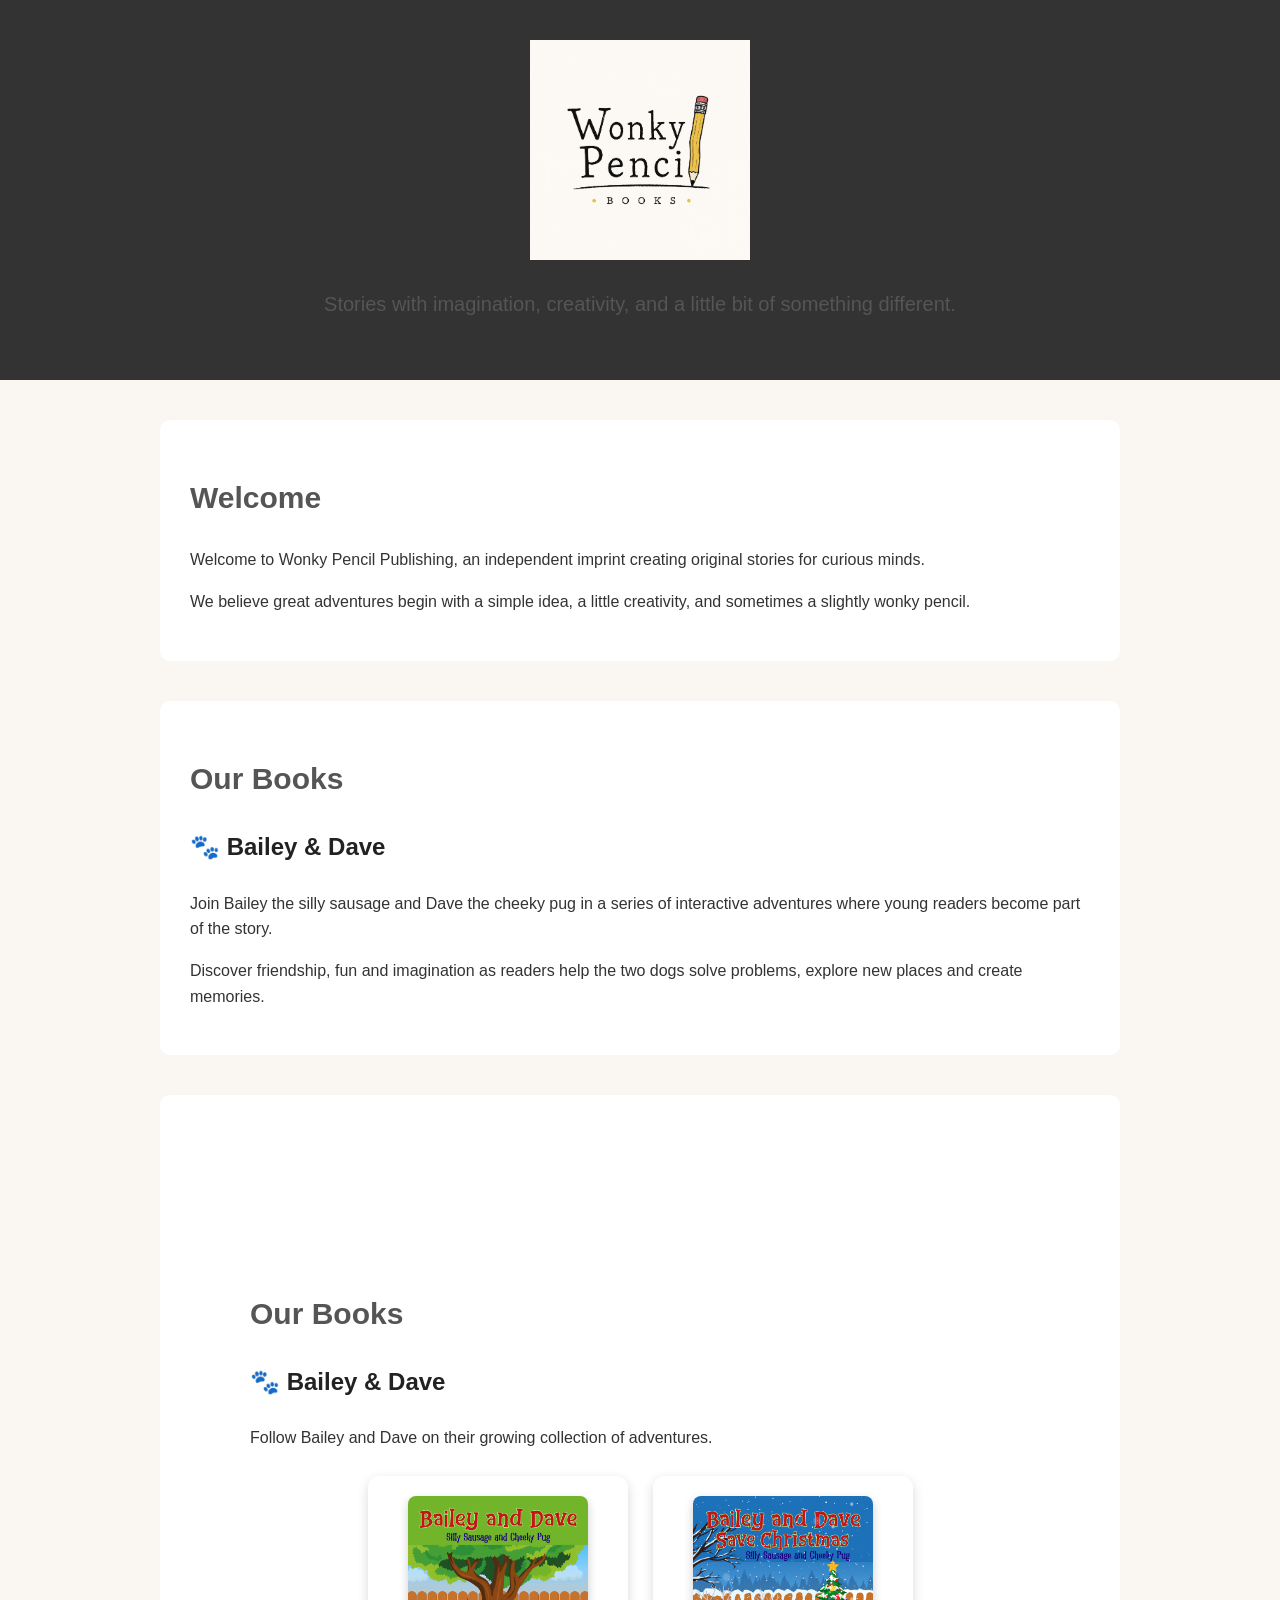
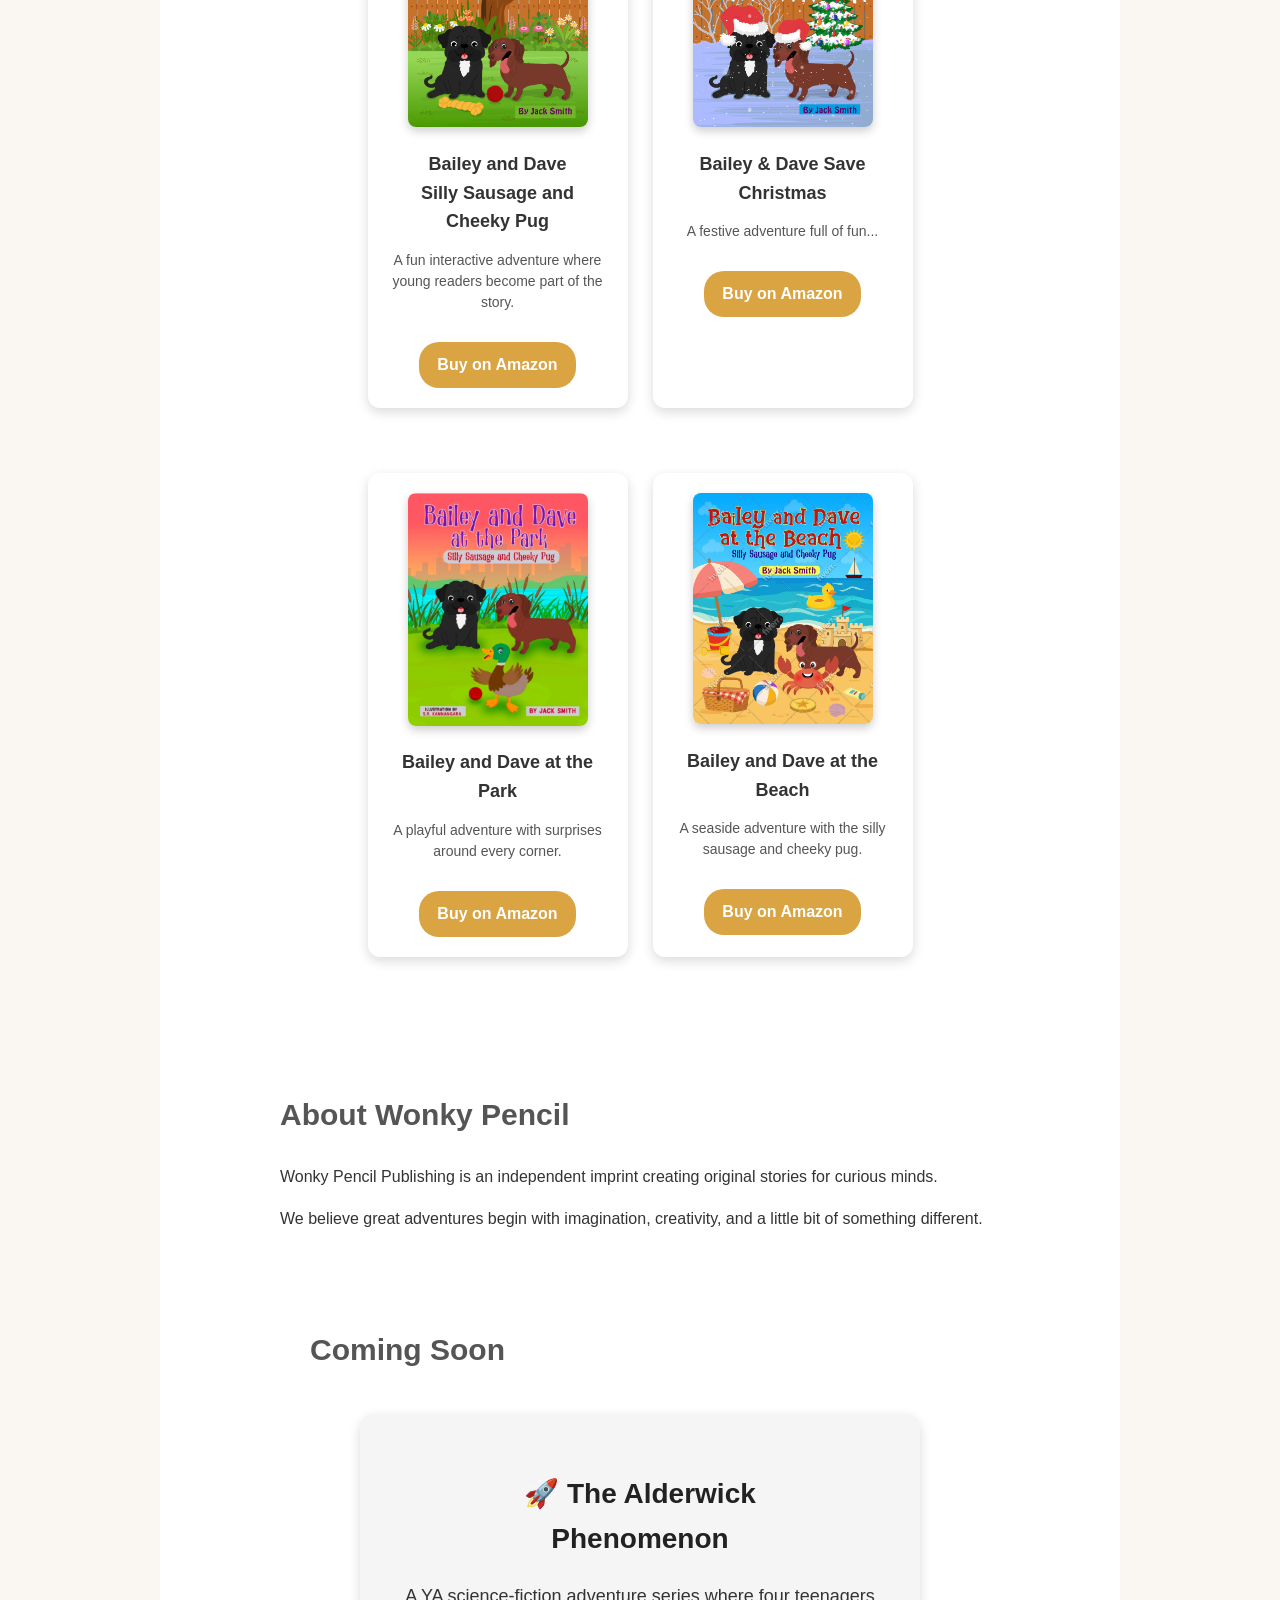
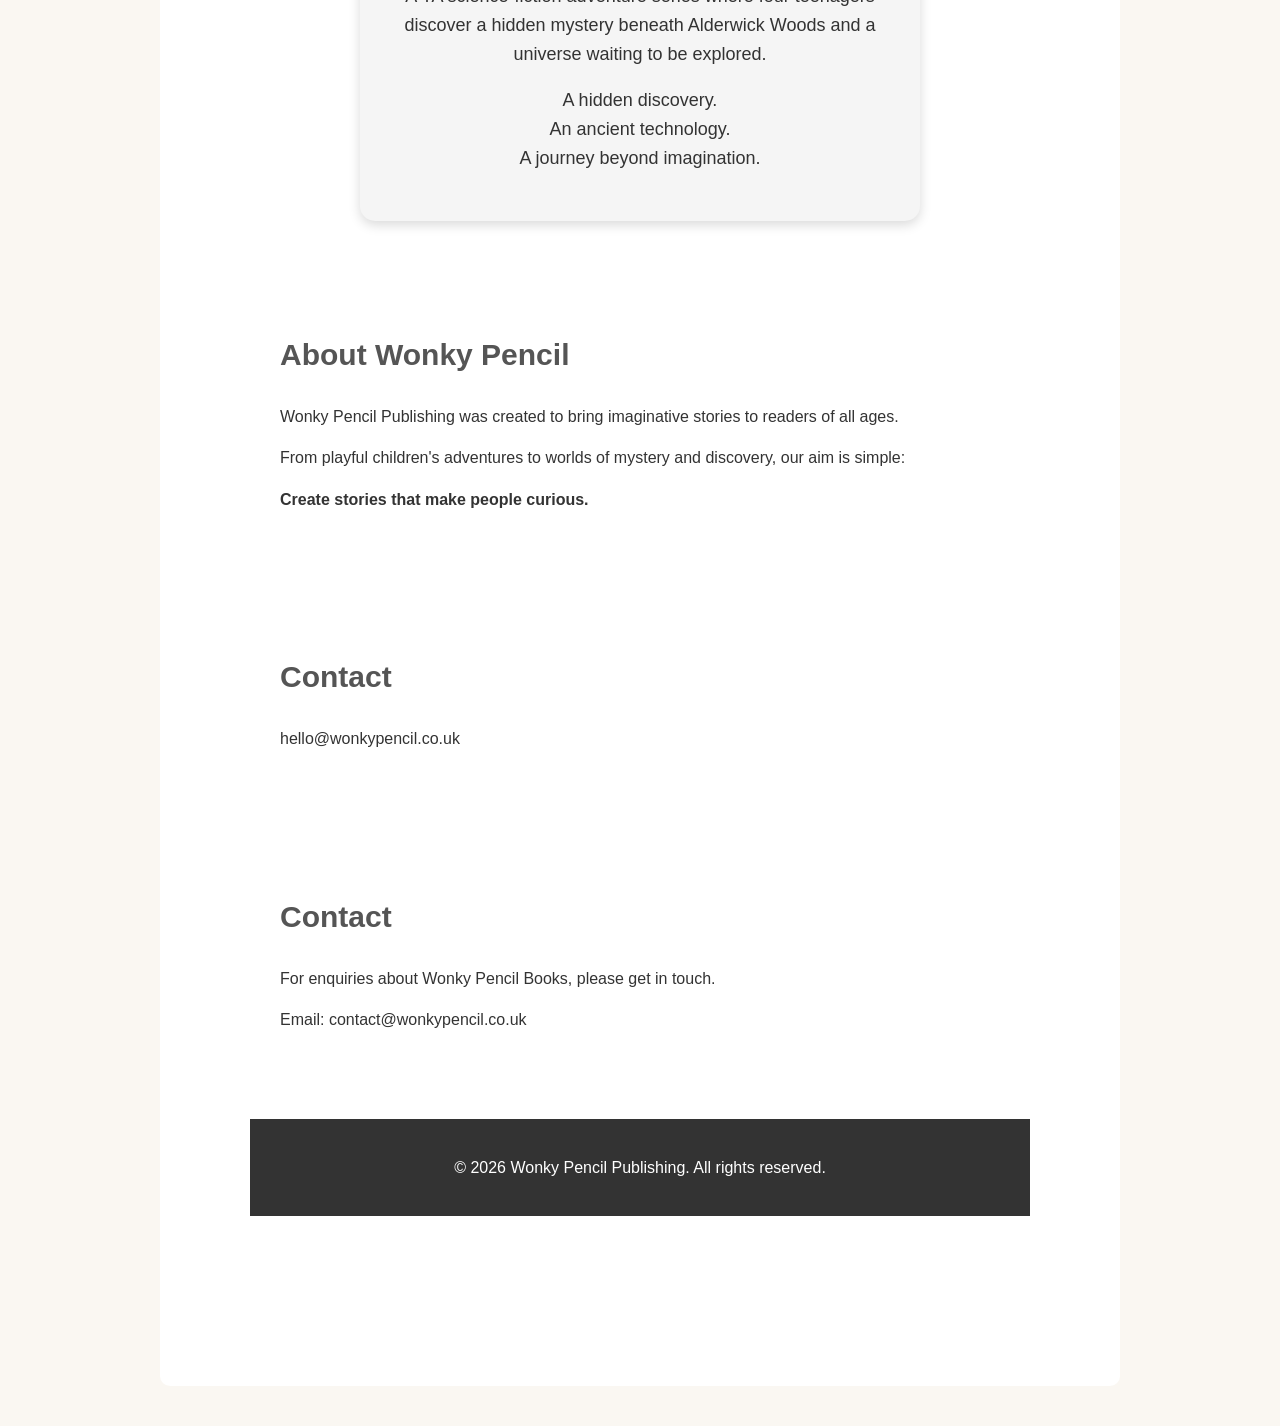
==== index.html @ 7a93b453 "Update adventure description for Bailey and Dave" ====
<!DOCTYPE html>
<html lang="en">
<head>
<meta charset="UTF-8">
<meta name="viewport" content="width=device-width, initial-scale=1.0">

<title>Wonky Pencil Publishing</title>

<link rel="stylesheet" href="style.css">

</head>

<body>

<header class="site-header">

<img src="Wonky-pencil-logo.png" alt="Wonky Pencil Publishing logo">

<p>Stories with imagination, creativity, and a little bit of something different.</p>

</header>


<section>
<h2>Welcome</h2>

<p>
Welcome to Wonky Pencil Publishing, an independent imprint creating original stories for curious minds.
</p>

<p>
We believe great adventures begin with a simple idea, a little creativity, and sometimes a slightly wonky pencil.
</p>

</section>


<section>

<h2>Our Books</h2>

<h3>🐾 Bailey & Dave</h3>

<p>
Join Bailey the silly sausage and Dave the cheeky pug in a series of interactive adventures where young readers become part of the story.
</p>

<p>
Discover friendship, fun and imagination as readers help the two dogs solve problems, explore new places and create memories.
</p>

</section>


<section>
<section>
<section>

<h2>Our Books</h2>

<h3>🐾 Bailey & Dave</h3>

<p>
Follow Bailey and Dave on their growing collection of adventures.
</p>

<div class="books">

<div class="book-card">
  <img src="images/Bailey-Dave1.jpg" alt="Bailey and Dave Silly Sausage and Cheeky Pug">
  <h4>Bailey and Dave<br>Silly Sausage and Cheeky Pug</h4>
  <p>A fun interactive adventure where young readers become part of the story.</p>
  <a href="https://amzn.eu/d/0fRtiYjL" class="button">Buy on Amazon</a>
</div>

<div class="book-card">
  <img src="images/Bailey-Dave2.jpg" alt="Bailey and Dave Save Christmas">
  <h4>Bailey &amp; Dave Save Christmas</h4>
  <p>A festive adventure full of fun...</p>
  <a href="https://amzn.eu/d/00BfviV" class="button">Buy on Amazon</a>
</div>

<div class="book-card">
<img src="images/Bailey-Dave3.jpg" alt="Bailey and Dave at the Park">
<h4>Bailey and Dave at the Park</h4>
<p>A playful adventure with surprises around every corner.</p>
<a href="https://amzn.eu/d/07FdiQYF" class="button">Buy on Amazon</a>
</div>


<div class="book-card">
<img src="images/Bailey-Dave4.jpg" alt="Bailey and Dave at the Beach">
<h4>Bailey and Dave at the Beach</h4>
<p>A seaside adventure with the silly sausage and cheeky pug.</p>
<a href="https://amzn.eu/d/02Xjb7Qa" class="button">Buy on Amazon</a>
</div>

</div>
<section>

<h2>About Wonky Pencil</h2>

<p>
Wonky Pencil Publishing is an independent imprint creating original stories for curious minds.
</p>

<p>
We believe great adventures begin with imagination, creativity, and a little bit of something different.
</p>

<section>

<h2>Coming Soon</h2>

<div class="featured-card">

<h3>🚀 The Alderwick<br>Phenomenon</h3>

<p>
A YA science-fiction adventure series where four teenagers discover a hidden mystery beneath Alderwick Woods and a universe waiting to be explored.
</p>

<p>
A hidden discovery.<br>
An ancient technology.<br>
A journey beyond imagination.
</p>

</div>

</section>

<h2>About Wonky Pencil</h2>

<p>
Wonky Pencil Publishing was created to bring imaginative stories to readers of all ages.
</p>

<p>
From playful children's adventures to worlds of mystery and discovery, our aim is simple:
</p>

<p>
<strong>Create stories that make people curious.</strong>
</p>

</section>


<section>

<h2>Contact</h2>

<p>
hello@wonkypencil.co.uk
</p>

</section>
<section>

<h2>Contact</h2>

<p>
For enquiries about Wonky Pencil Books, please get in touch.
</p>

<p>
Email: contact@wonkypencil.co.uk
</p>

</section>

<footer>

<p>
© 2026 Wonky Pencil Publishing. All rights reserved.
</p>

</footer>


</body>
</html>
---- style.css ----
body {
    font-family: Arial, sans-serif;
    margin: 0;
    background: #faf7f2;
    color: #333;
    line-height: 1.6;
}
header img {
    width: 220px;
    max-width: 80%;
}
header {
    text-align: center;
    padding: 50px 20px;
    background: #333;
    color: white;
}

header h1 {
    font-size: 42px;
    margin-bottom: 10px;
}

header p {
    font-size: 22px;
}

section {
    max-width: 900px;
    margin: 40px auto;
    padding: 30px;
    background: white;
    border-radius: 10px;
}

h2 {
    color: #555;
    font-size: 30px;
}

h3 {
    color: #222;
    font-size: 24px;
}

footer {
    text-align: center;
    padding: 20px;
    background: #333;
    color: white;
}
.books {
  display: flex;
  flex-wrap: wrap;
  gap: 25px;
  justify-content: center;
  margin-top: 25px;
}
.books img {
    width: 180px;
    height: auto;
    border-radius: 8px;
    box-shadow: 0 4px 10px rgba(0,0,0,0.2);
    transition: transform 0.3s ease;
}

.books img:hover {
    transform: scale(1.05);
}



.book-card {
  background: white;
  padding: 20px;
  border-radius: 12px;
  width: 220px;
  text-align: center;
  box-shadow: 0 4px 12px rgba(0,0,0,0.15);
  transition: transform 0.3s ease;
        margin-bottom: 40px;
}

.book-card:hover {
  transform: translateY(-8px);
}
.book-card {
  background: white;
  padding: 20px;
  border-radius: 12px;
  width: 220px;
  text-align: center;
  box-shadow: 0 4px 12px rgba(0,0,0,0.15);
  transition: transform 0.3s ease;
}

.book-card:hover {
  transform: translateY(-8px);
}
.featured-card {
    background: #f5f5f5;
    padding: 30px;
    border-radius: 15px;
    max-width: 500px;
    margin: 40px auto;
    text-align: center;
    box-shadow: 0 4px 12px rgba(0,0,0,0.15);
}

.featured-card h3 {
    font-size: 28px;
    margin-bottom: 20px;
}

.featured-card p {
    font-size: 18px;
    line-height: 1.6;
}
.book-card h4 {
  font-size: 18px;
  margin: 15px 0 10px;
  color: #333;
}

.book-card p {
  font-size: 14px;
  line-height: 1.5;
  color: #555;
}

.button {
  display: inline-block;
  margin-top: 15px;
  padding: 10px 18px;
  background: #d9a441;
  color: white;
  text-decoration: none;
  border-radius: 20px;
  font-weight: bold;
}

.button:hover {
  background: #b8872f;
}
/* Mobile improvements */
.site-header {
    text-align: center;
    padding: 40px 20px;
}

.site-header img {
    max-width: 280px;
    height: auto;
}

.site-header p {
    font-size: 20px;
    margin-top: 20px;
    color: #555;
}
@media (max-width: 600px) {

  section {
    padding: 20px;
  }
.featured-card {
    width: 90%;
    max-width: 500px;
    margin: 30px auto;
    padding: 25px;
    text-align: center;
}

.featured-card h3 {
    font-size: 26px;
    line-height: 1.2;
}

.featured-card p {
    font-size: 16px;
    line-height: 1.6;
        max-width: 100%;
}
  h2 {
    font-size: 36px;
    text-align: center;
  }

  p {
    max-width: 100%;
    text-align: center;
  }

  .book-card {
    width: 90%;
    margin: auto;
  }

  .books {
    flex-direction: column;
    align-items: center;
  }

}
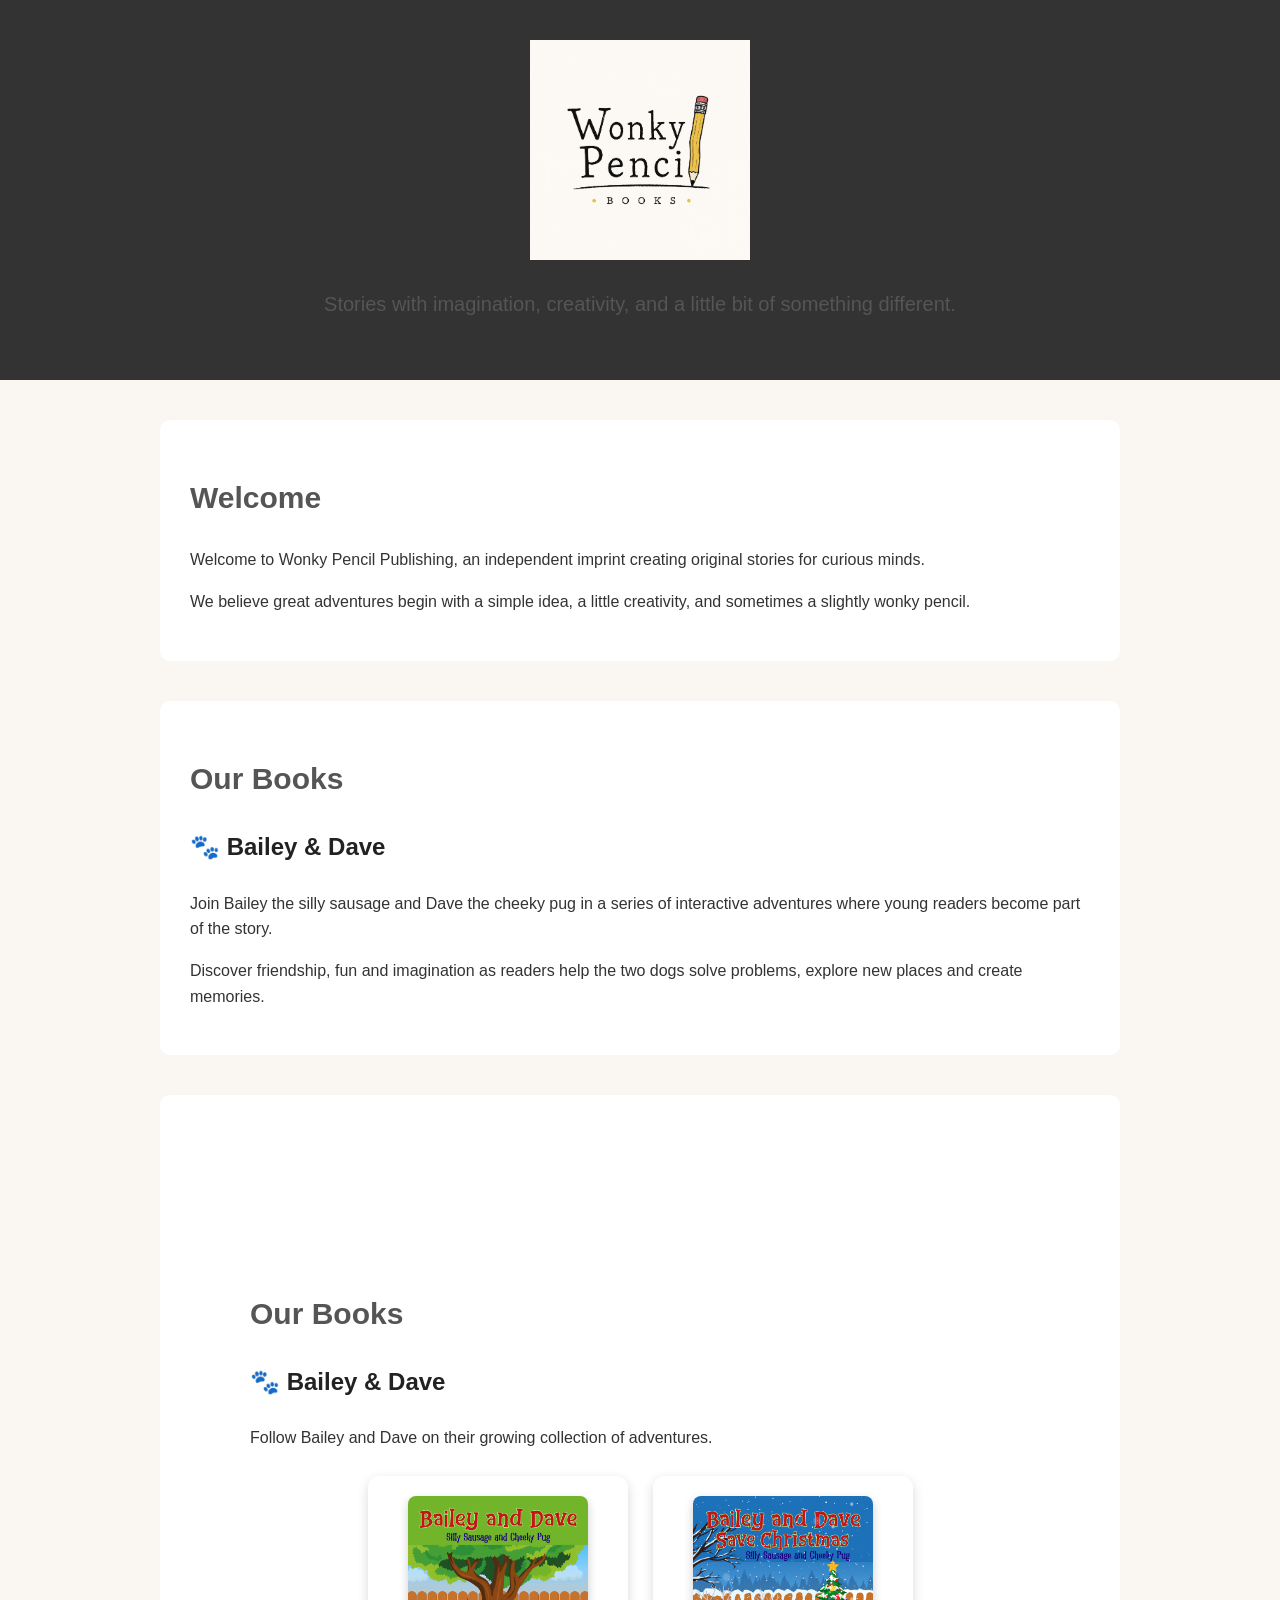
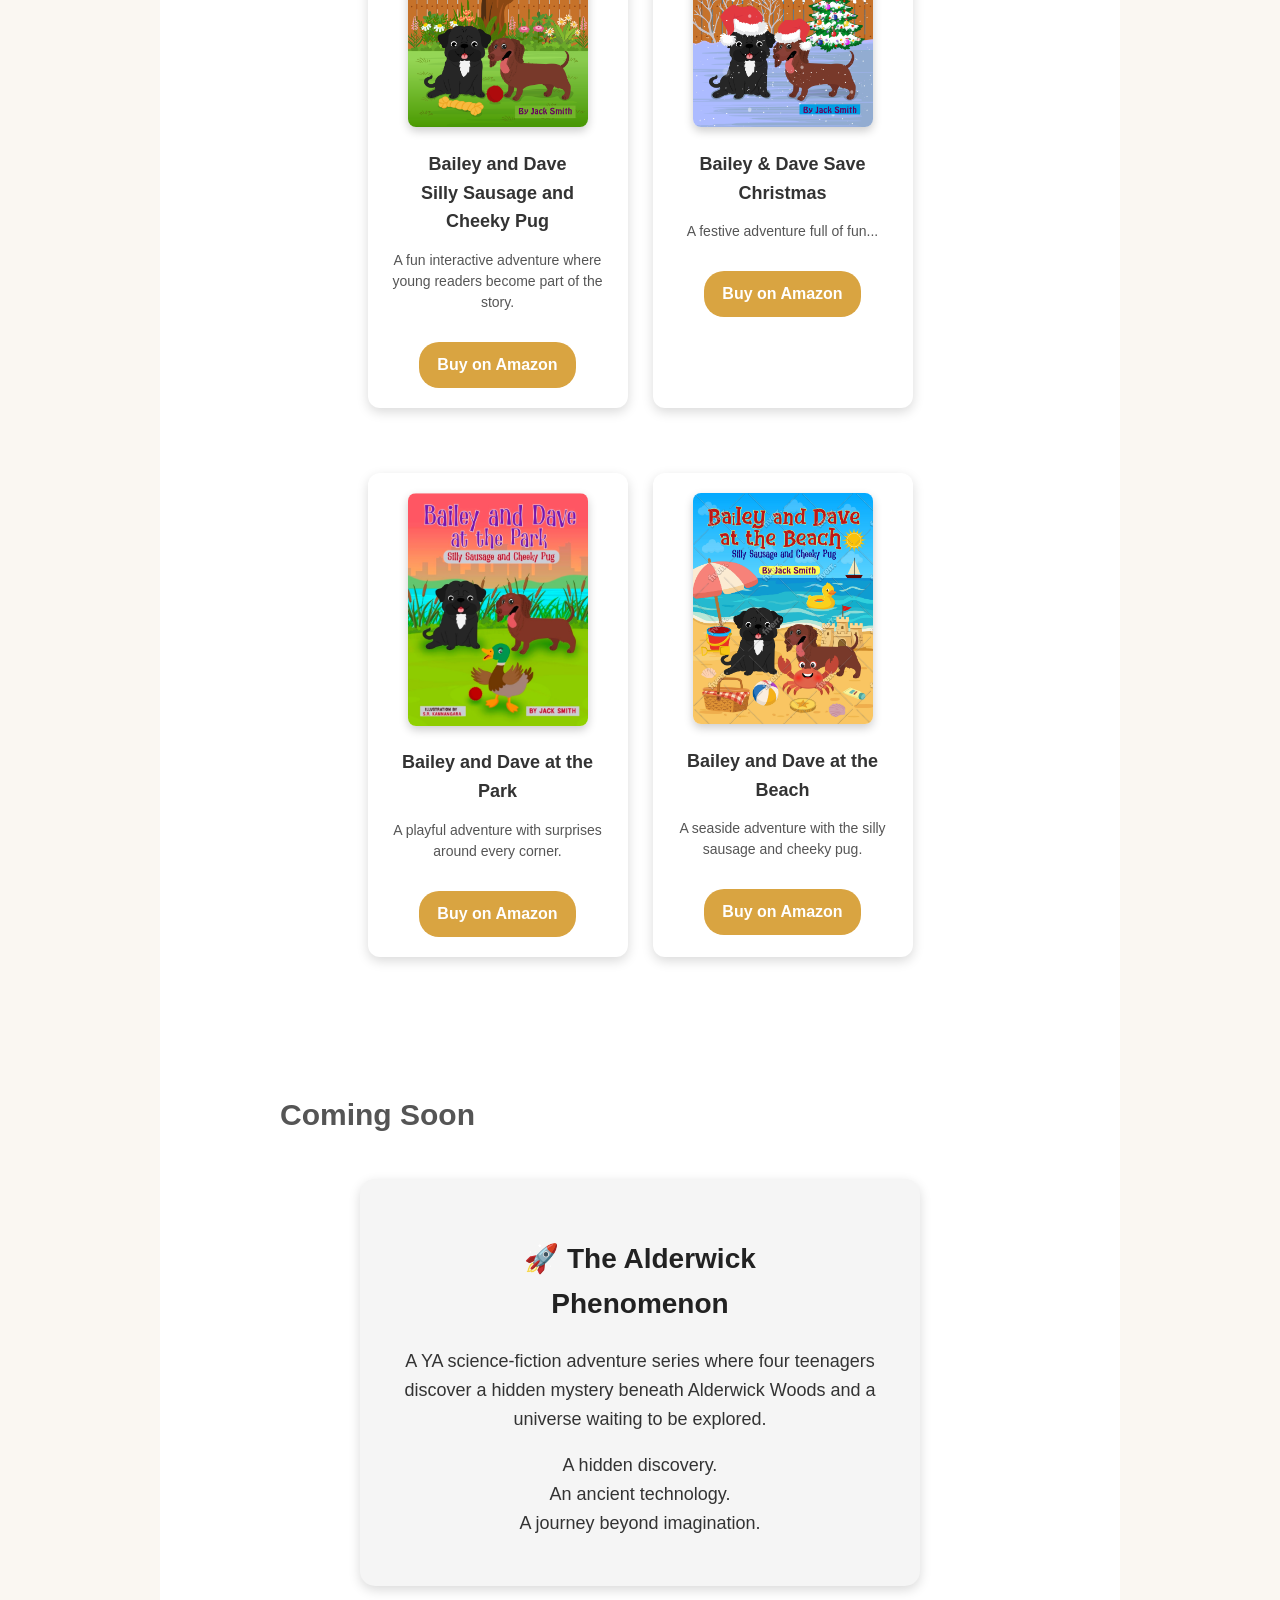
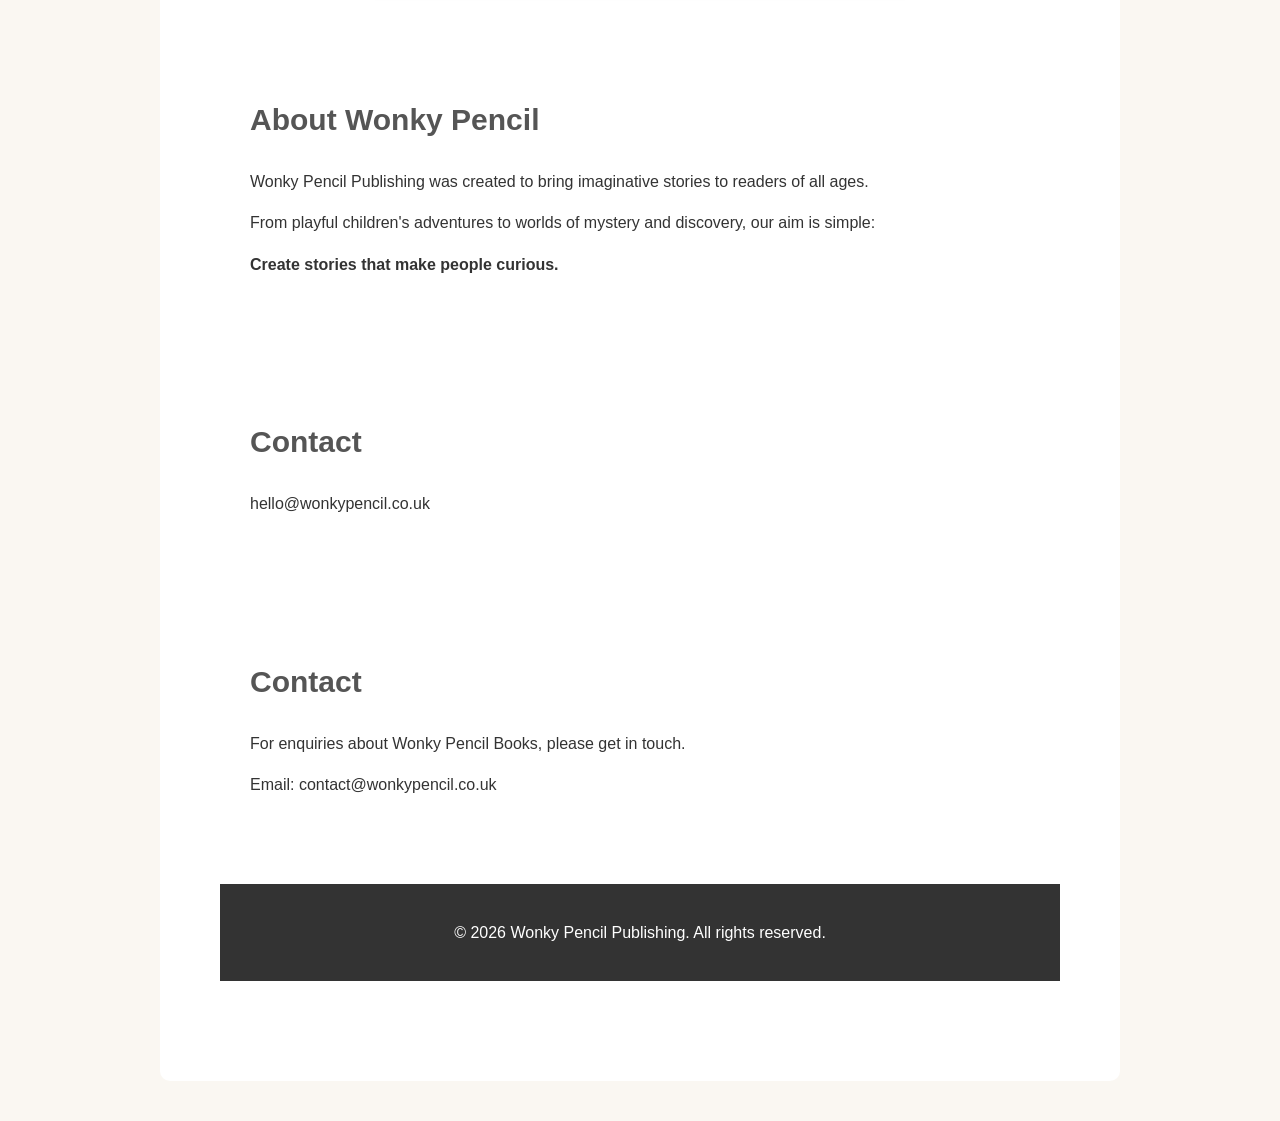
==== commit 79423097: "Remove 'About Wonky Pencil' section Removed the 'About Wonky Pencil' section from the HTML." ====
--- a/index.html
+++ b/index.html
@@ -96,17 +96,6 @@
 </div>
 
 </div>
-<section>
-
-<h2>About Wonky Pencil</h2>
-
-<p>
-Wonky Pencil Publishing is an independent imprint creating original stories for curious minds.
-</p>
-
-<p>
-We believe great adventures begin with imagination, creativity, and a little bit of something different.
-</p>
 
 <section>
 
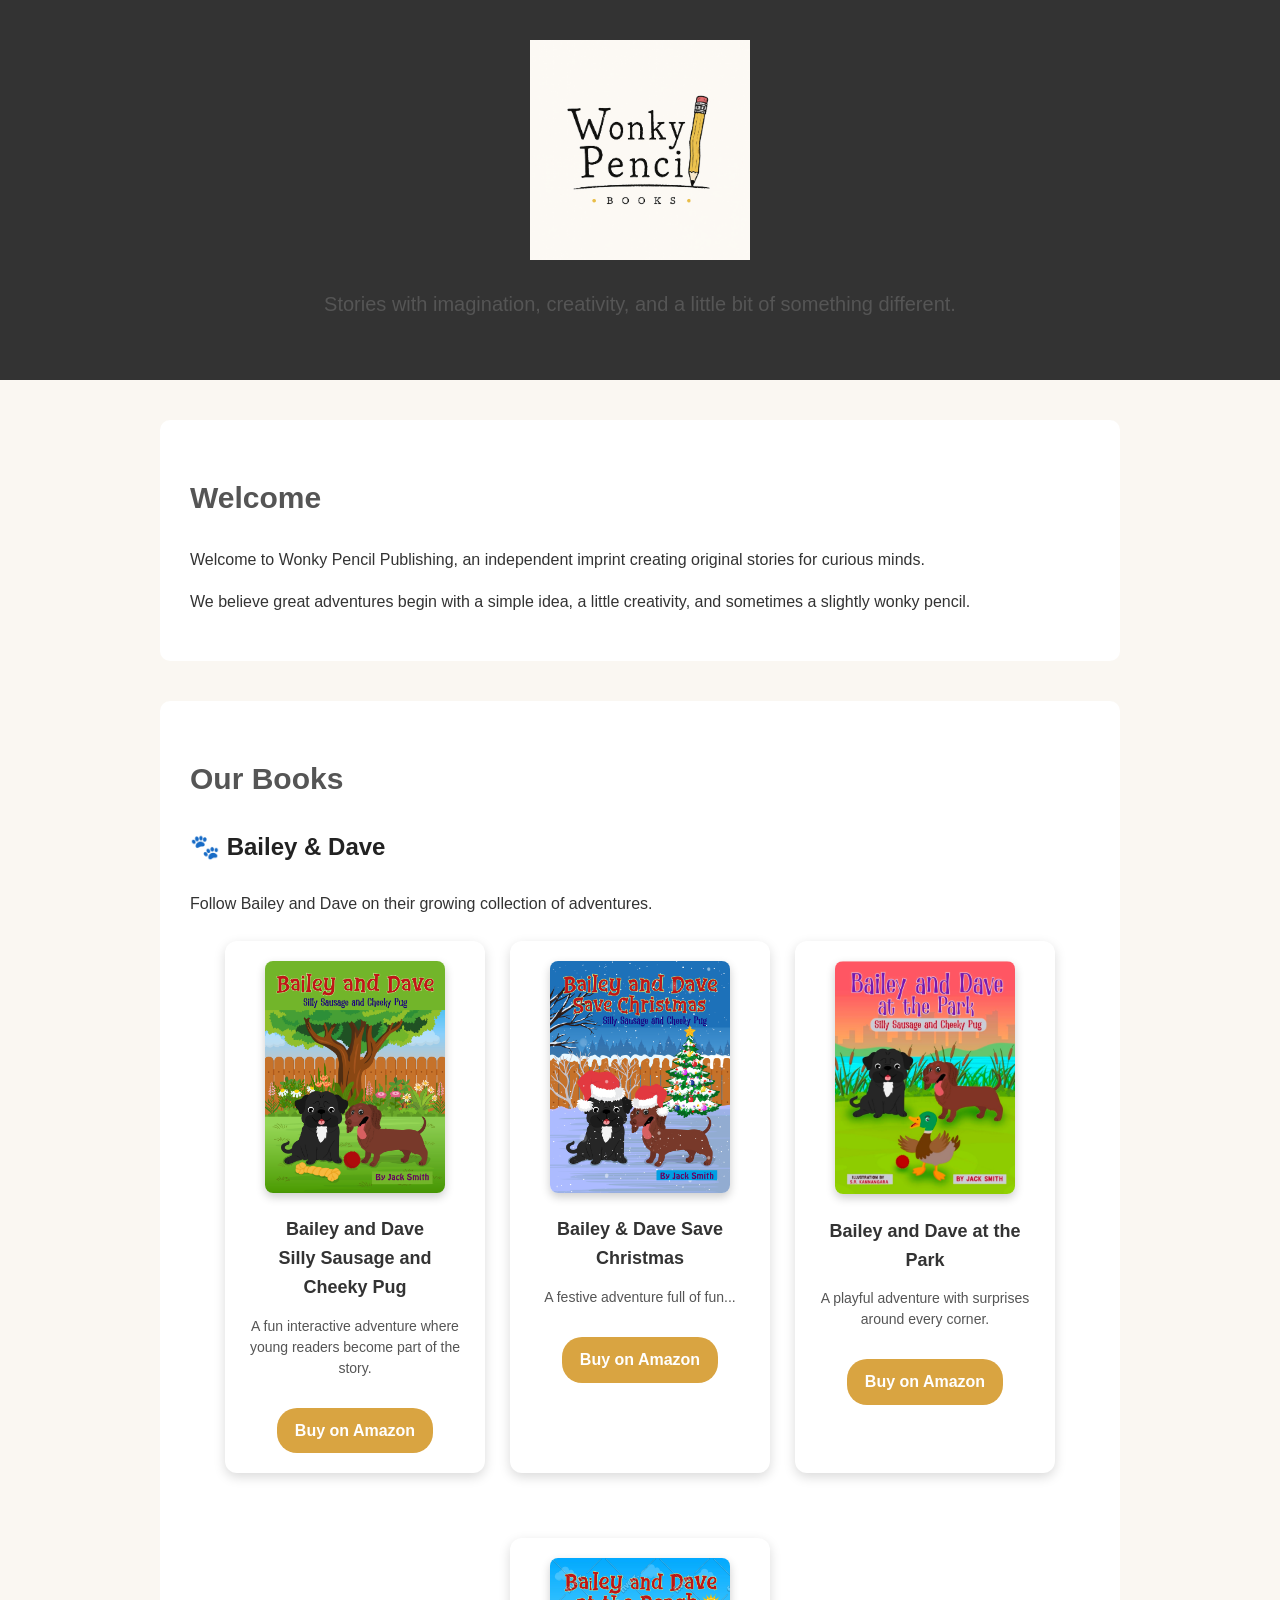
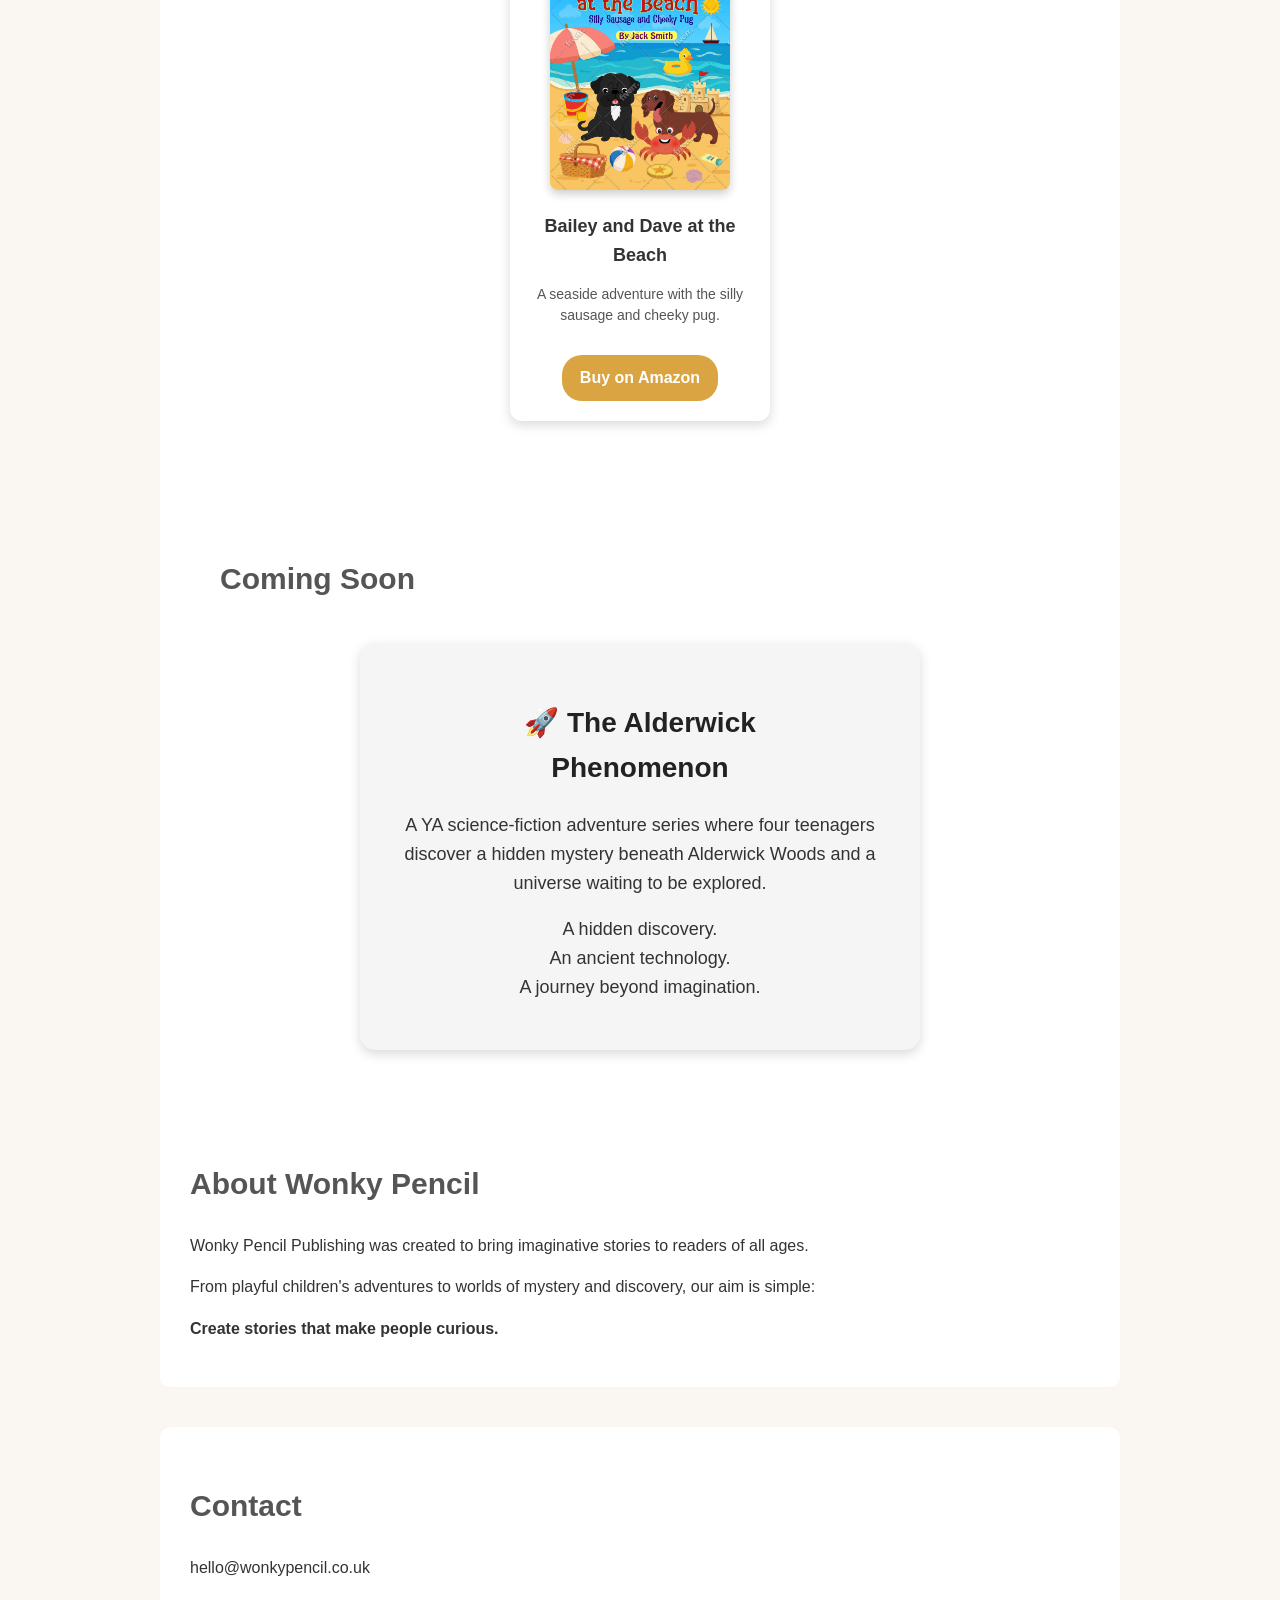
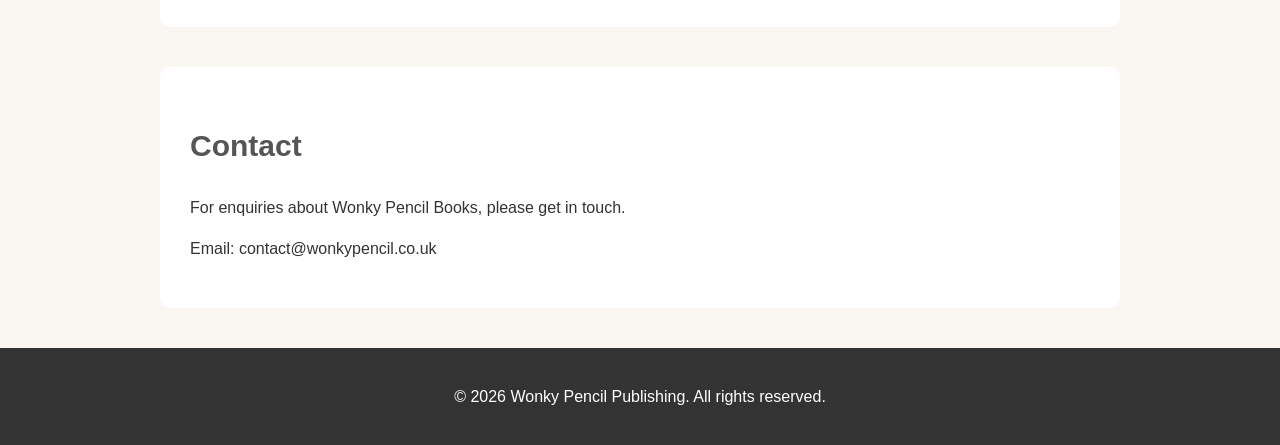
==== commit a31523bf: "Refactor book section in index.html Removed redundant paragraphs and updated the book description." ====
--- a/index.html
+++ b/index.html
@@ -34,26 +34,6 @@
 
 </section>
 
-
-<section>
-
-<h2>Our Books</h2>
-
-<h3>🐾 Bailey & Dave</h3>
-
-<p>
-Join Bailey the silly sausage and Dave the cheeky pug in a series of interactive adventures where young readers become part of the story.
-</p>
-
-<p>
-Discover friendship, fun and imagination as readers help the two dogs solve problems, explore new places and create memories.
-</p>
-
-</section>
-
-
-<section>
-<section>
 <section>
 
 <h2>Our Books</h2>
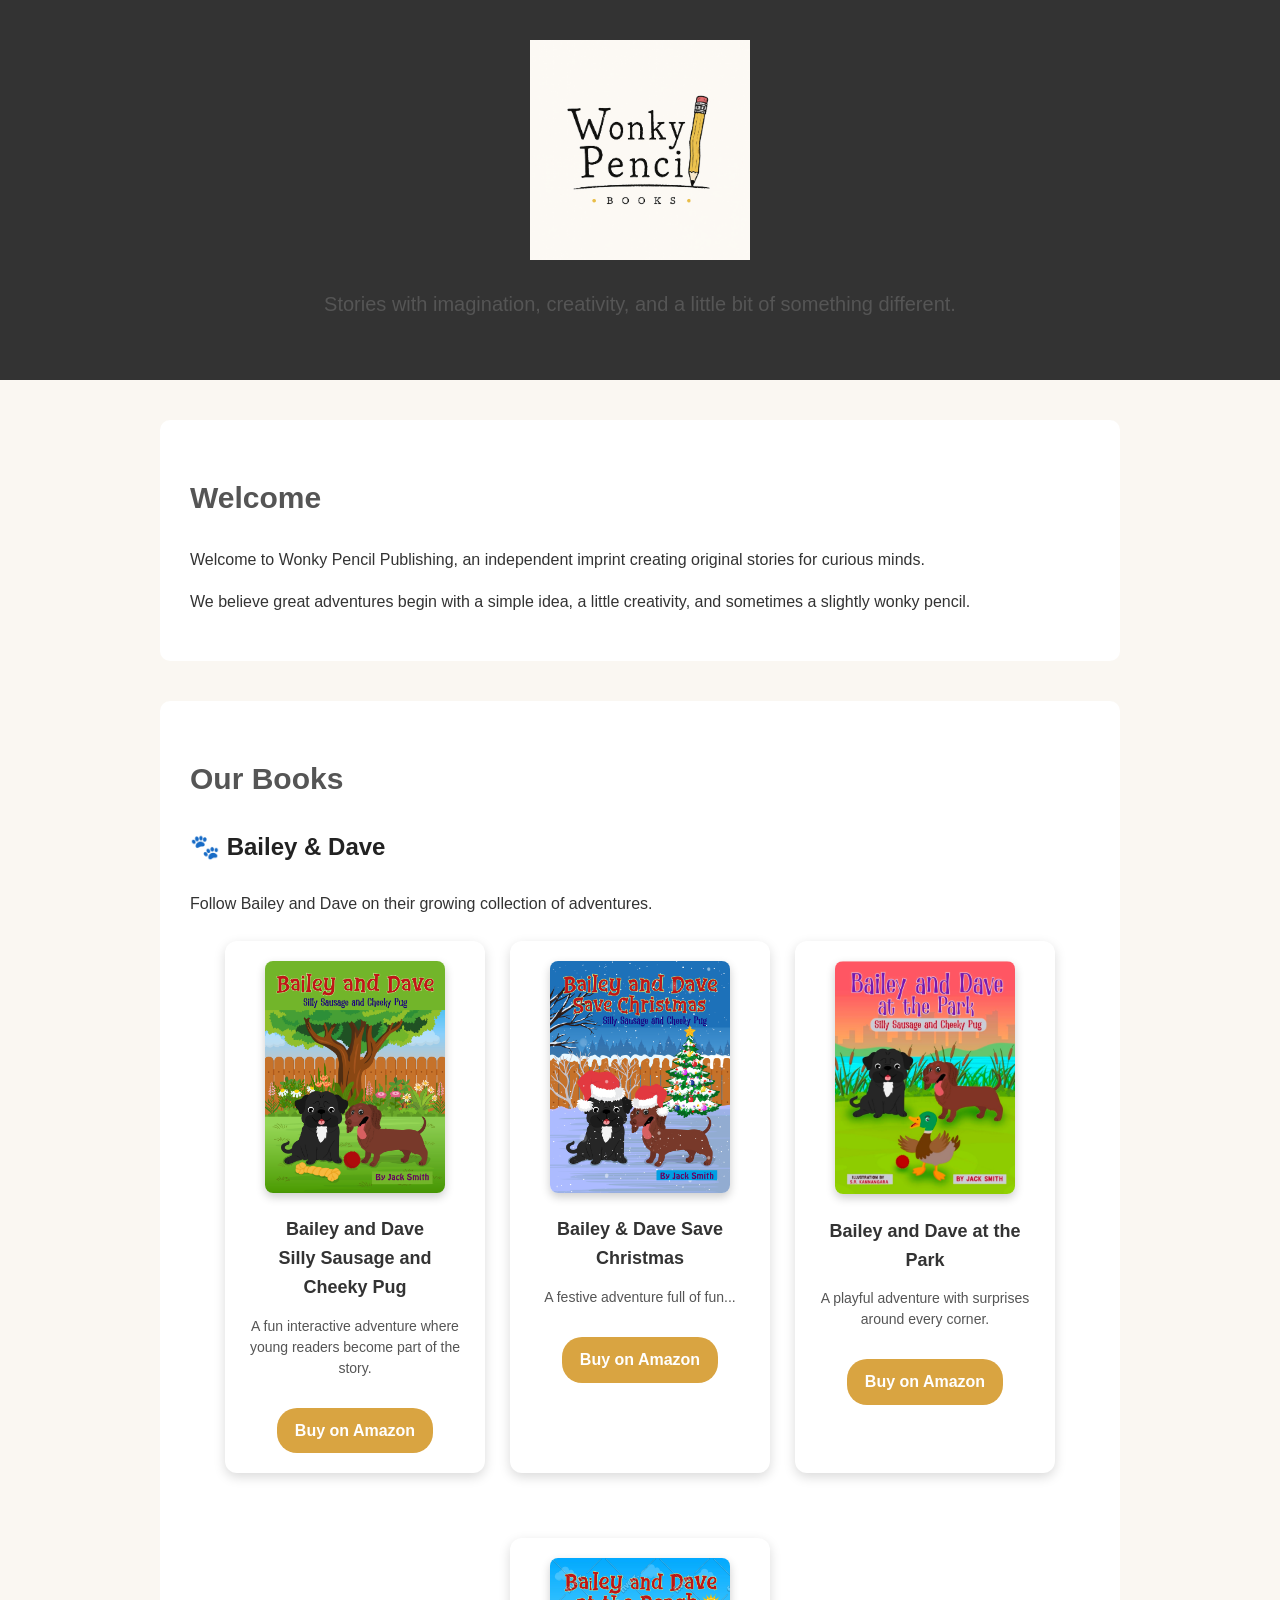
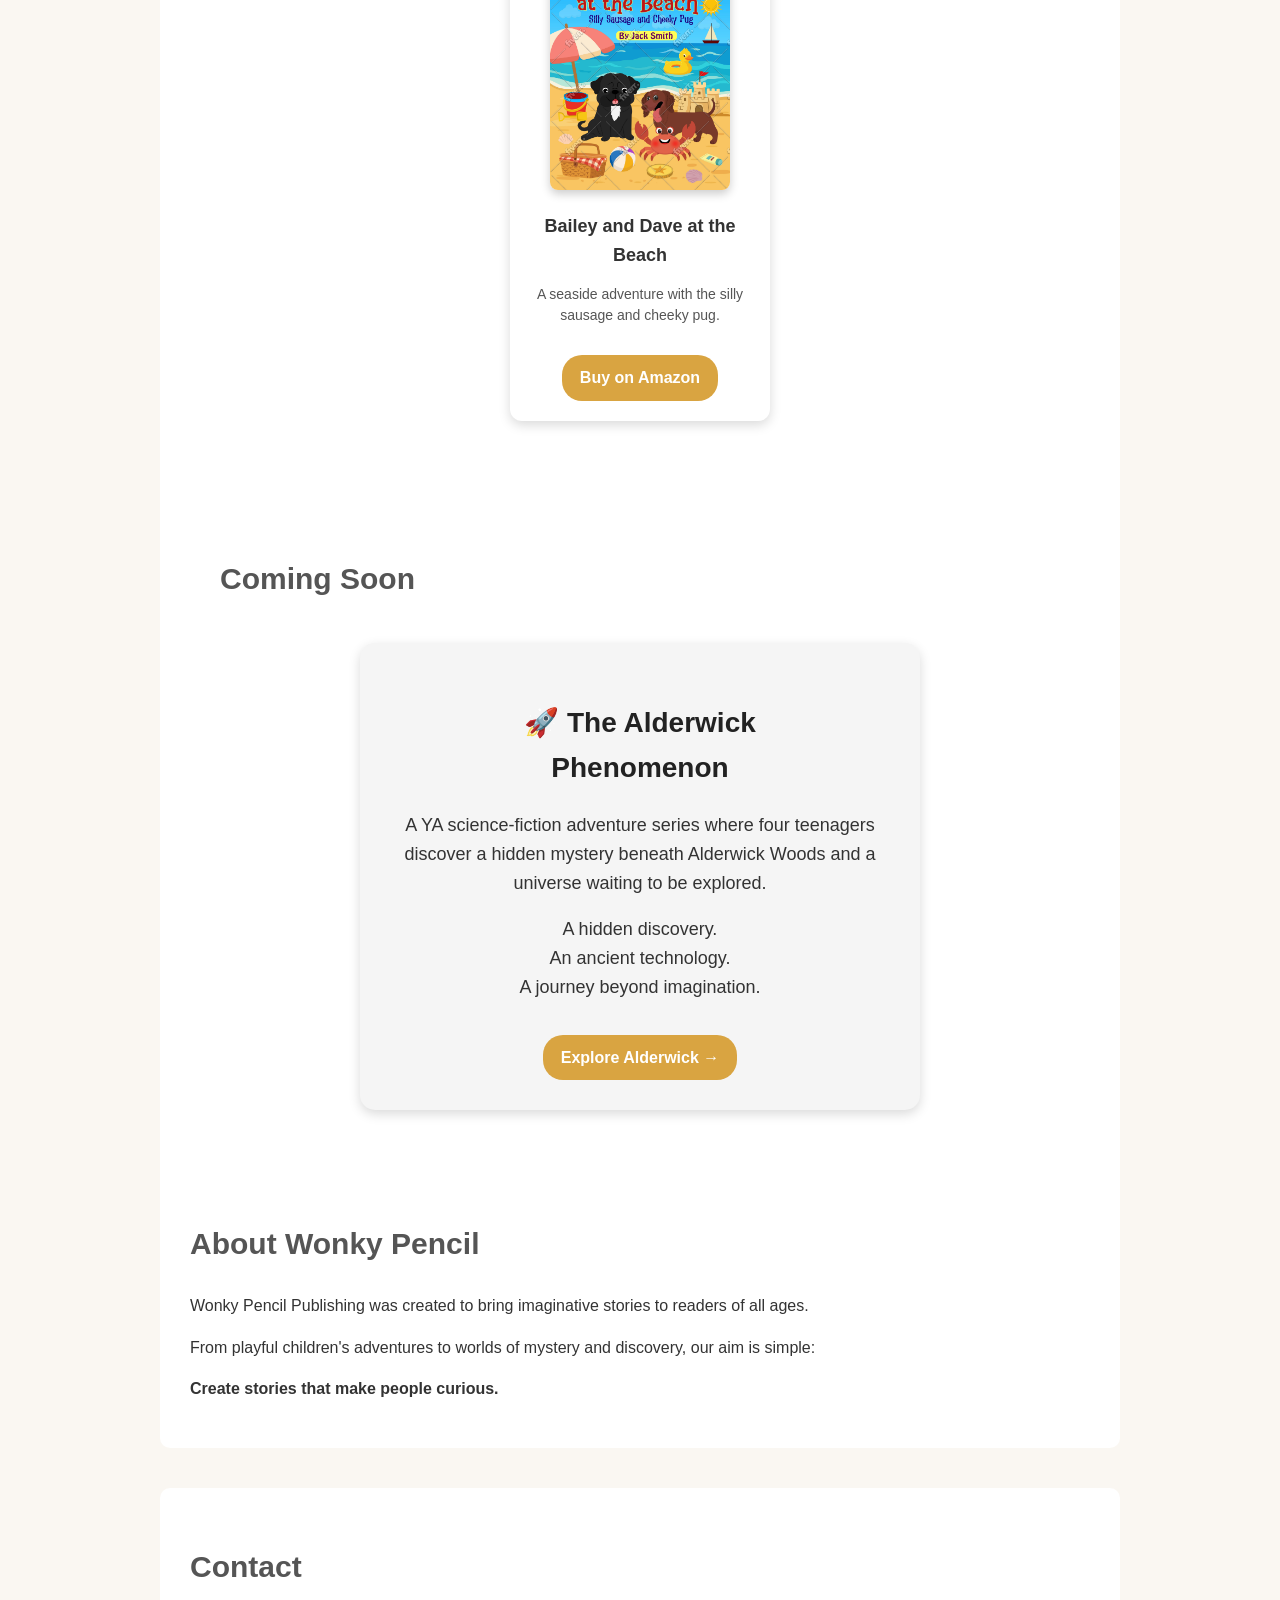
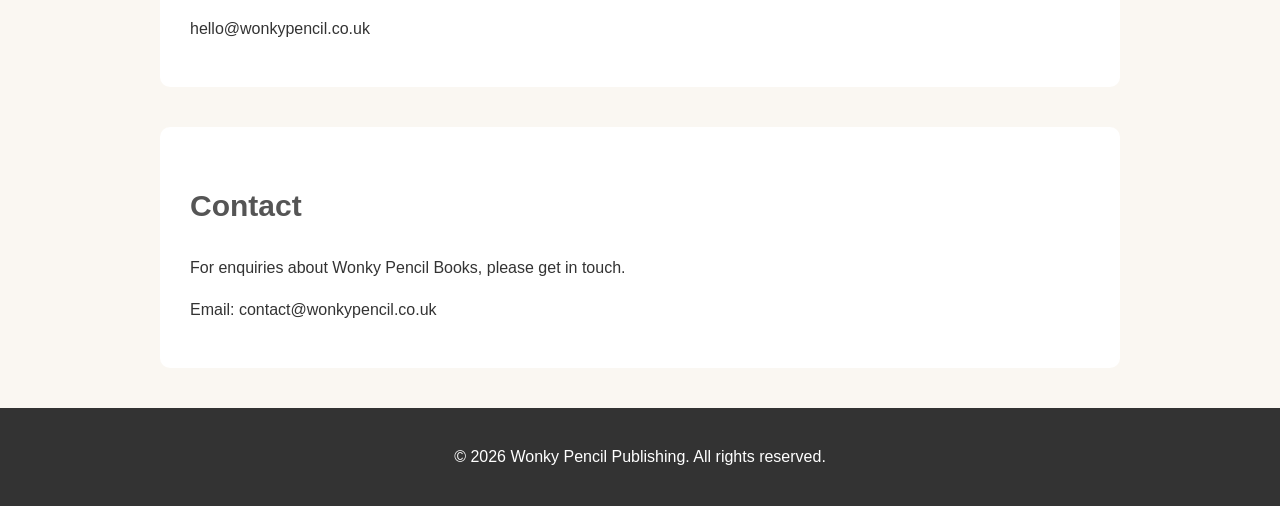
==== commit 1e56eb49: "Add link to explore Alderwick phenomenon" ====
--- a/index.html
+++ b/index.html
@@ -94,7 +94,9 @@
 An ancient technology.<br>
 A journey beyond imagination.
 </p>
-
+<a href="https://www.alderwickphenomenon.co.uk" class="button">
+  Explore Alderwick →
+</a>
 </div>
 
 </section>
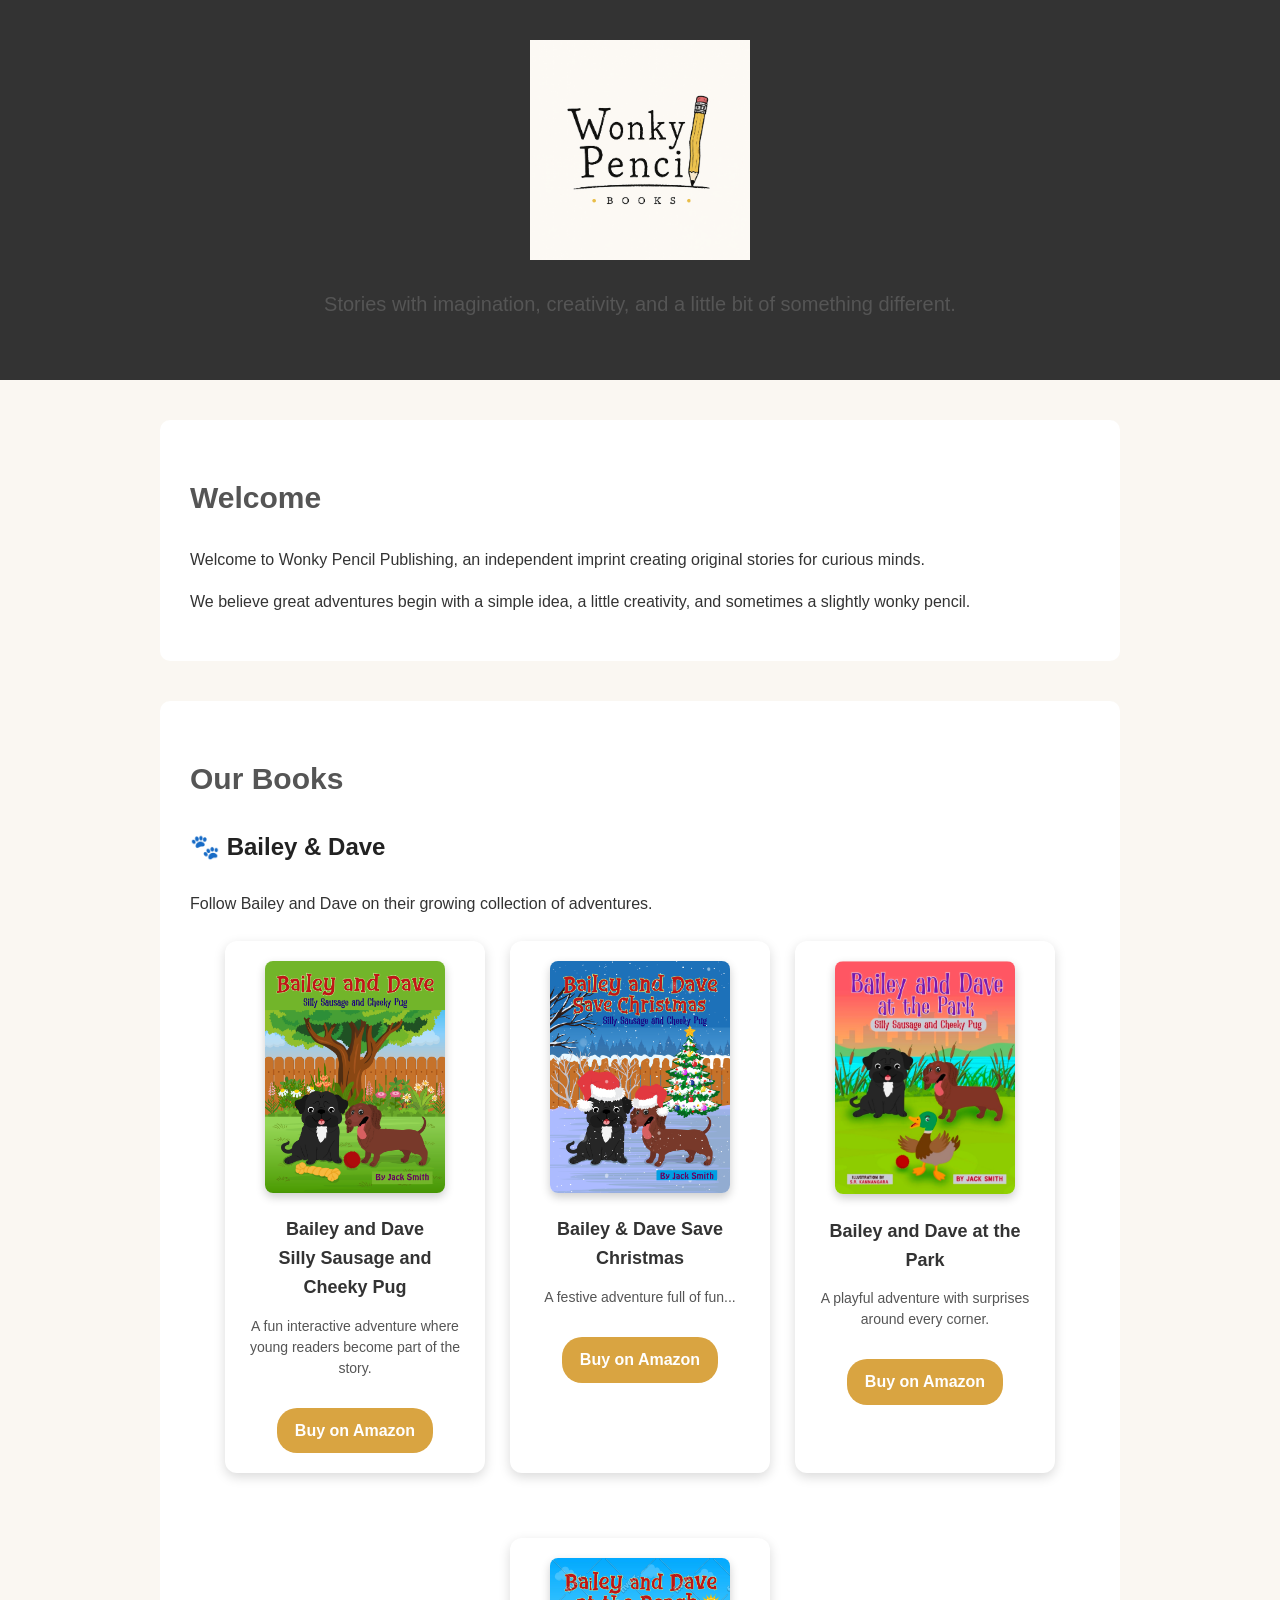
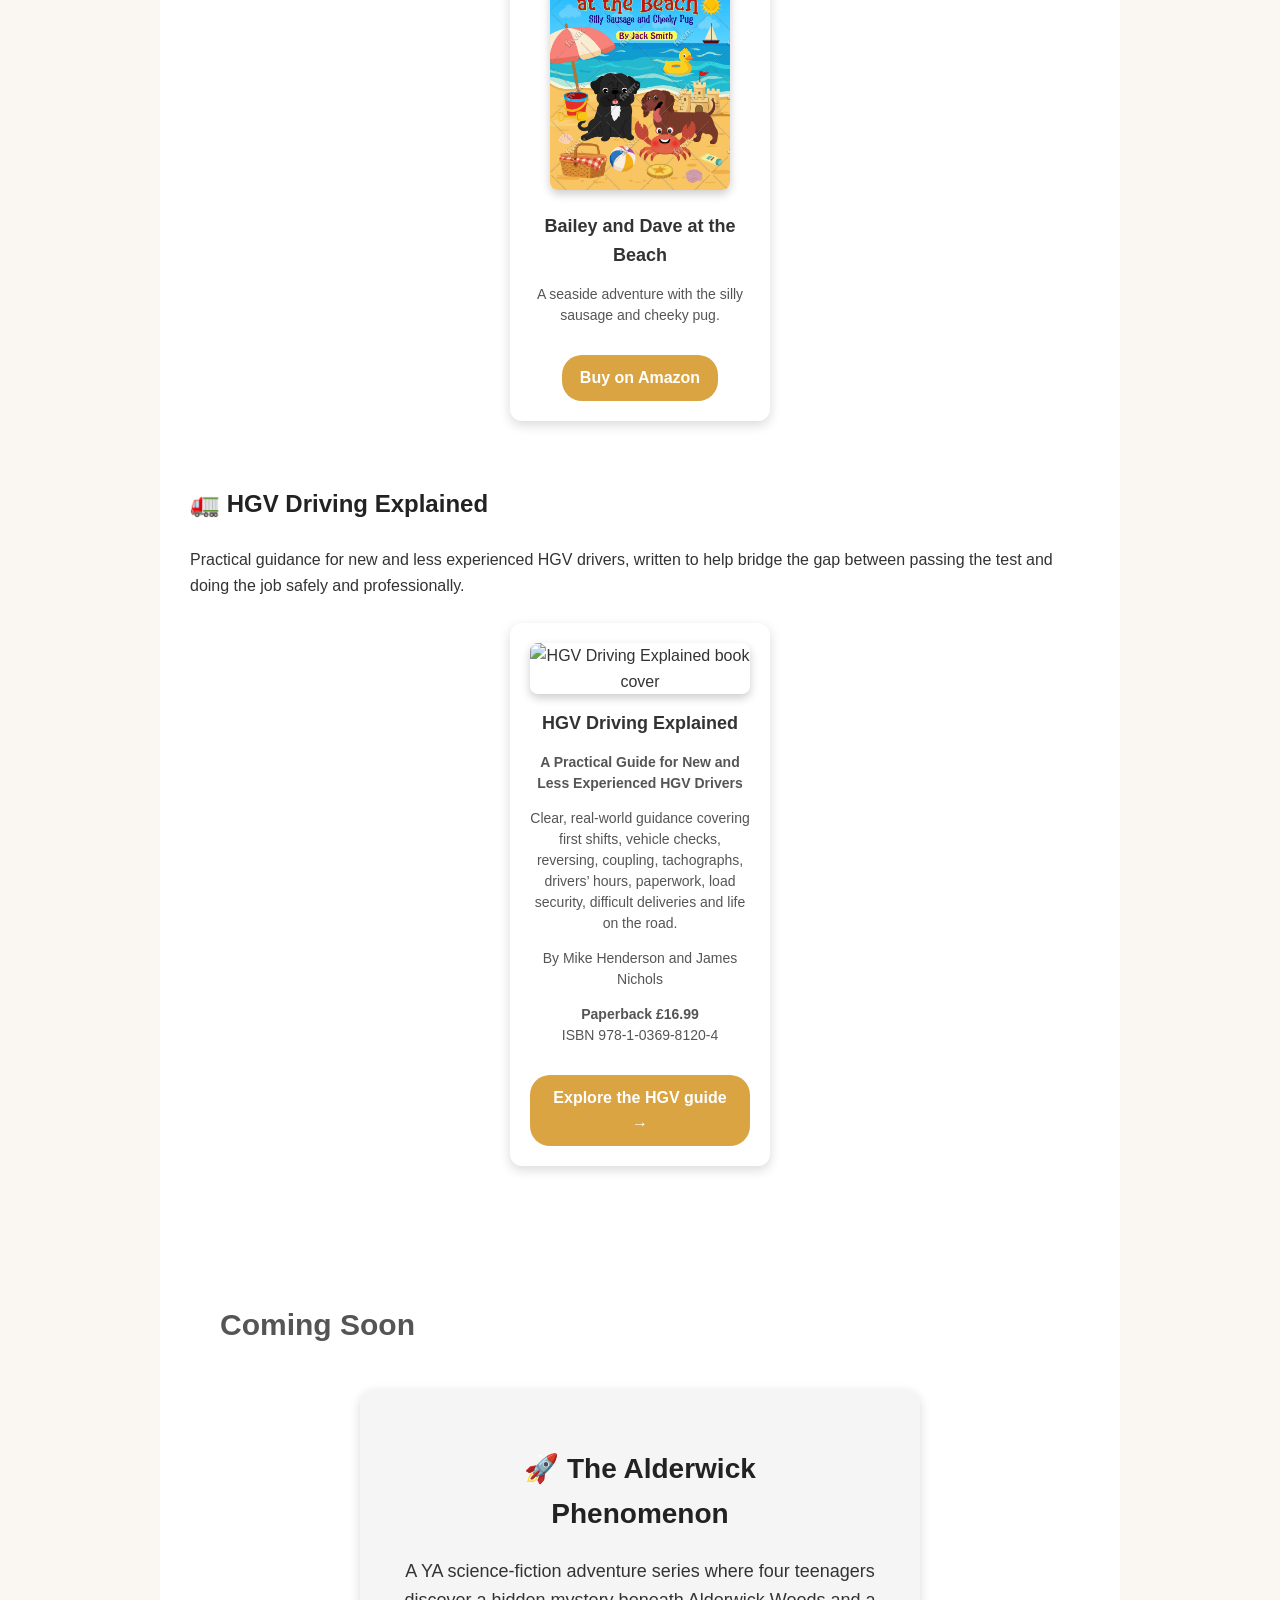
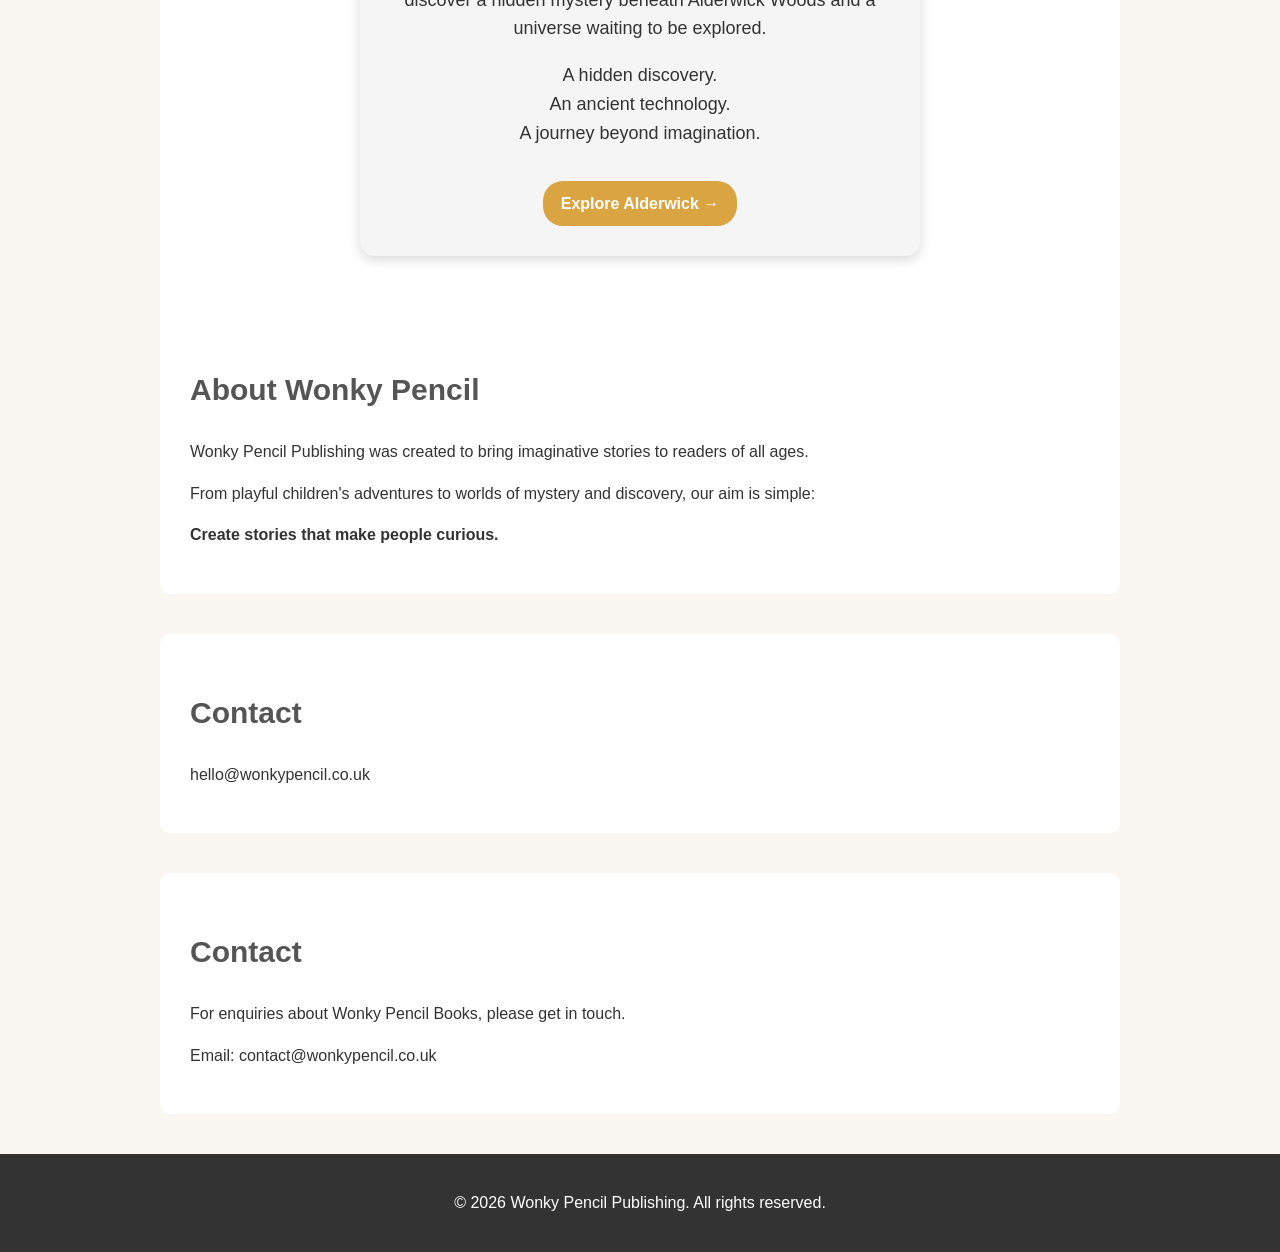
==== commit 09de6f3b: "Add files via upload" ====
--- a/index.html
+++ b/index.html
@@ -77,6 +77,26 @@
 
 </div>
 
+<h3>🚛 HGV Driving Explained</h3>
+
+<p>
+Practical guidance for new and less experienced HGV drivers, written to help bridge the gap between passing the test and doing the job safely and professionally.
+</p>
+
+<div class="books">
+
+<div class="book-card">
+  <img src="images/HGV-Driving-Explained.jpg" alt="HGV Driving Explained book cover">
+  <h4>HGV Driving Explained</h4>
+  <p><strong>A Practical Guide for New and Less Experienced HGV Drivers</strong></p>
+  <p>Clear, real-world guidance covering first shifts, vehicle checks, reversing, coupling, tachographs, drivers’ hours, paperwork, load security, difficult deliveries and life on the road.</p>
+  <p>By Mike Henderson and James Nichols</p>
+  <p><strong>Paperback £16.99</strong><br>ISBN 978-1-0369-8120-4</p>
+  <a href="https://www.hgvdrivingexplained.co.uk" class="button" target="_blank" rel="noopener">Explore the HGV guide →</a>
+</div>
+
+</div>
+
 <section>
 
 <h2>Coming Soon</h2>
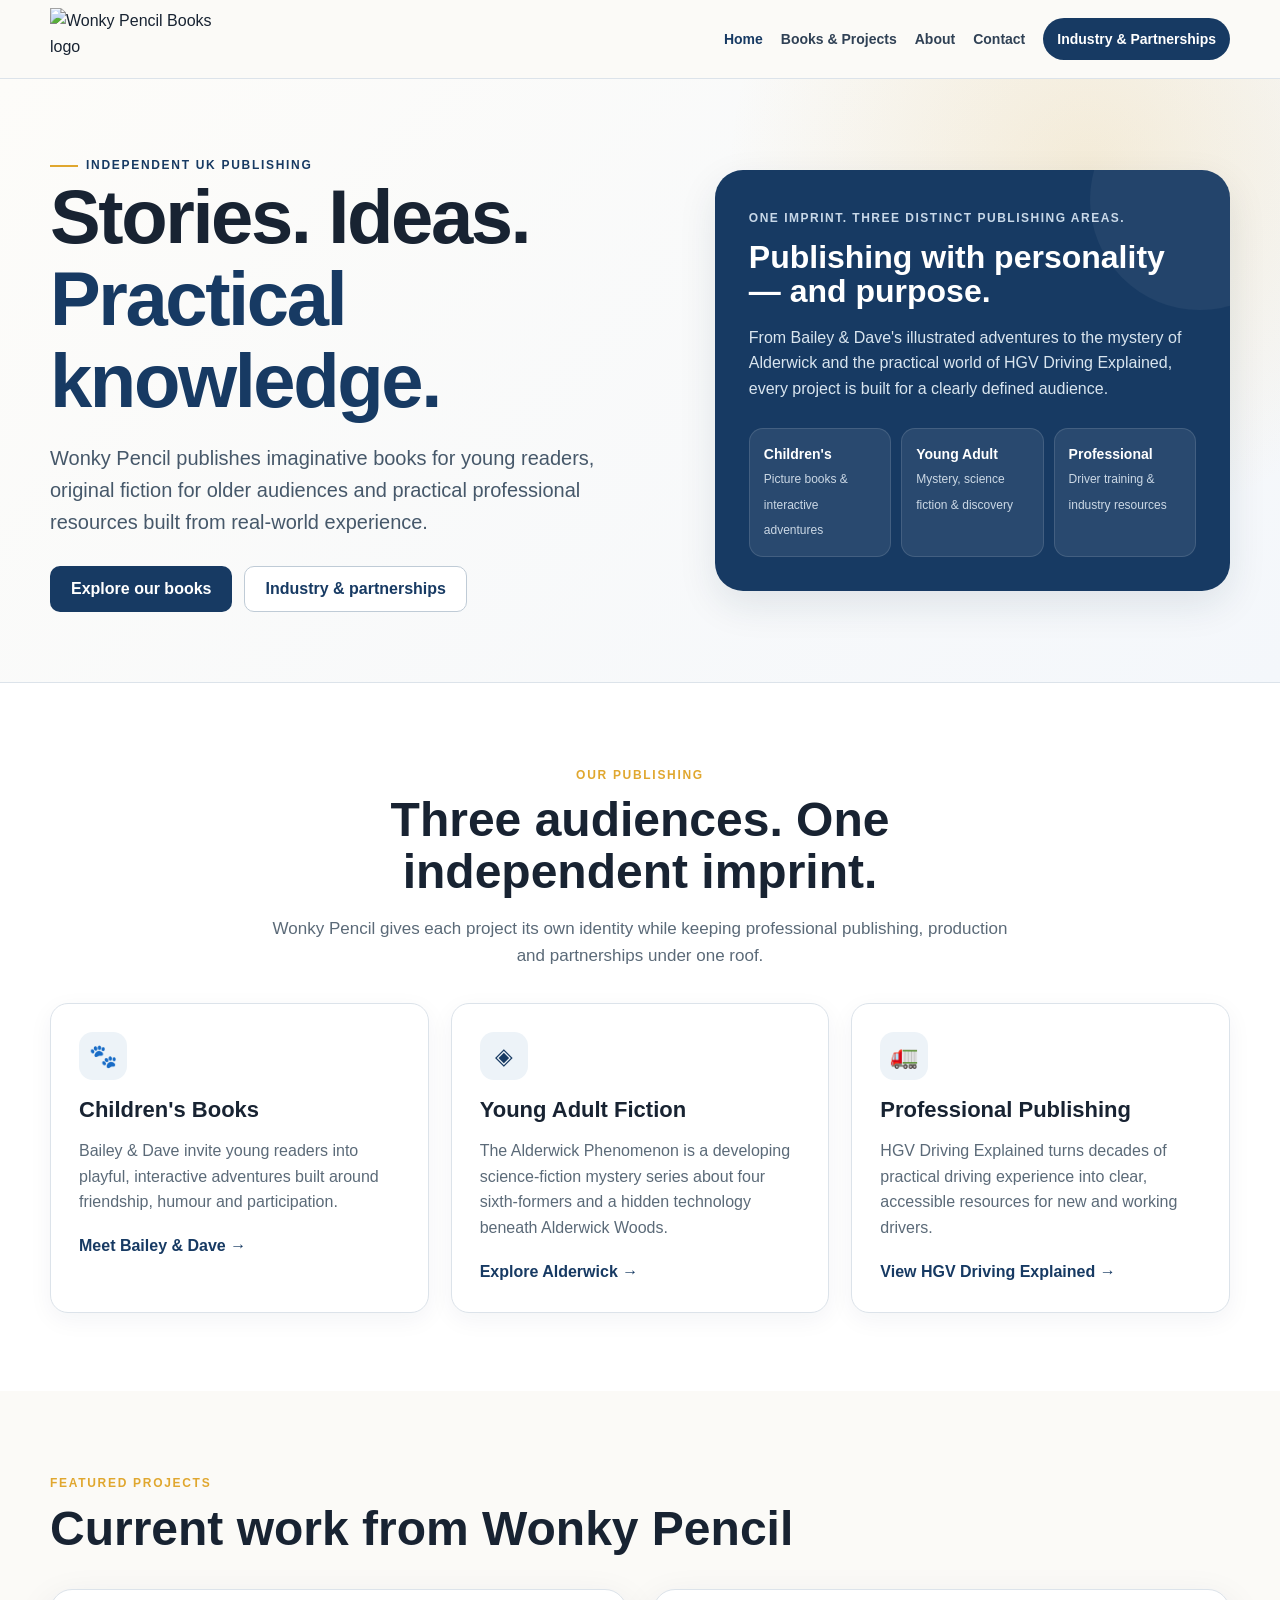
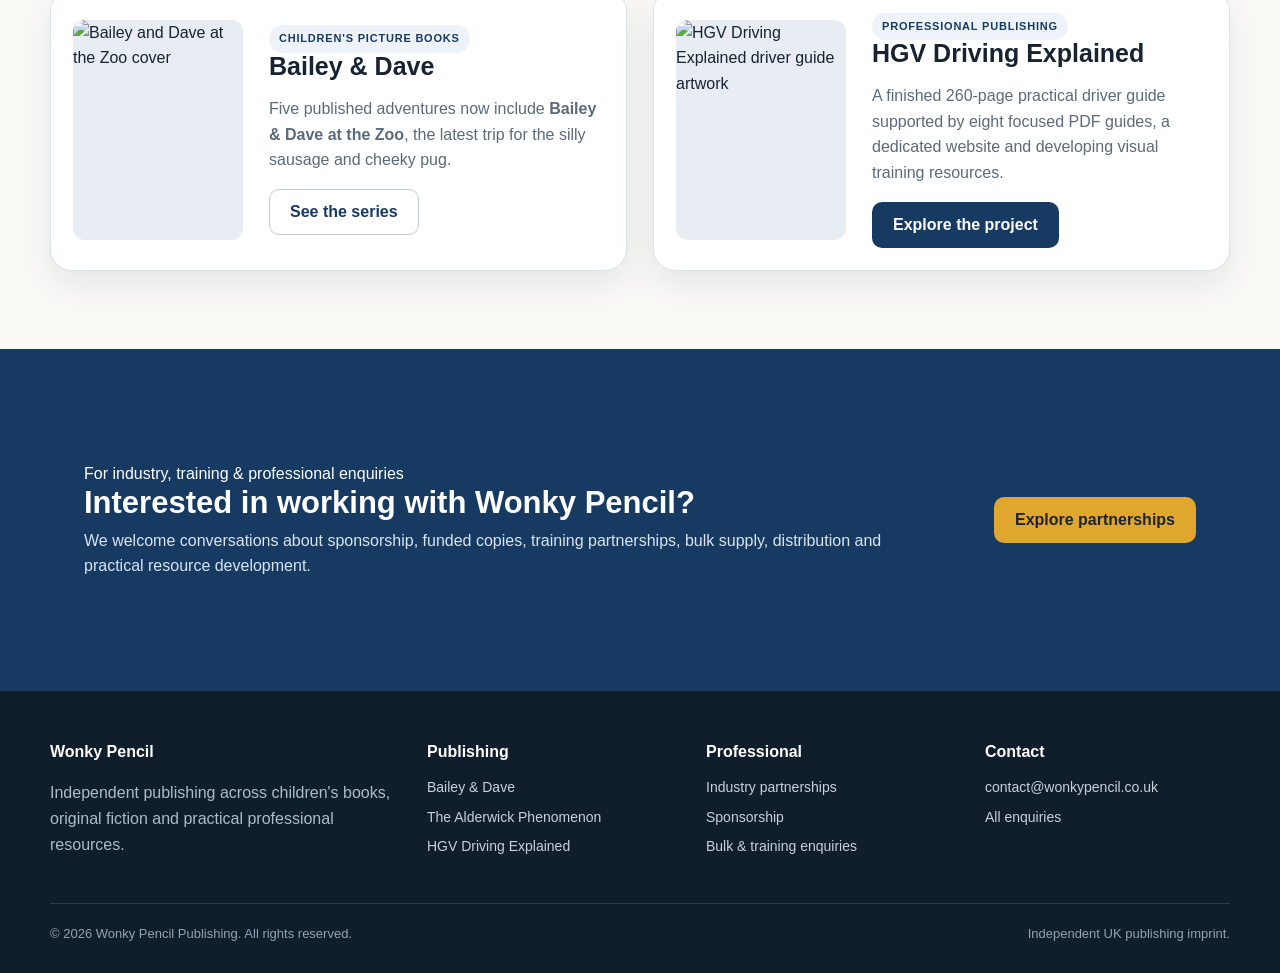
==== commit a3caa427: "Add files via upload" ====
--- a/index.html
+++ b/index.html
@@ -1,174 +1,131 @@
-<!DOCTYPE html>
-<html lang="en">
+<!doctype html>
+<html lang="en-GB">
 <head>
-<meta charset="UTF-8">
-<meta name="viewport" content="width=device-width, initial-scale=1.0">
-
-<title>Wonky Pencil Publishing</title>
-
-<link rel="stylesheet" href="style.css">
-
+<meta charset="utf-8">
+<meta name="viewport" content="width=device-width,initial-scale=1">
+<meta name="description" content="Wonky Pencil is an independent UK publisher of children&#x27;s books, YA fiction and practical professional resources.">
+<meta name="robots" content="index,follow,max-image-preview:large">
+<title>Independent Publishing for Curious Minds &amp; Working Lives | Wonky Pencil</title>
+<link rel="stylesheet" href="styles.css">
 </head>
-
 <body>
 
 <header class="site-header">
-
-<img src="Wonky-pencil-logo.png" alt="Wonky Pencil Publishing logo">
-
-<p>Stories with imagination, creativity, and a little bit of something different.</p>
-
+  <div class="container header-inner">
+    <a class="brand" href="index.html">
+      <img class="brand-logo" src="assets/wonky-pencil-logo.png" alt="Wonky Pencil Books logo">
+    </a>
+    <button class="menu-button" aria-label="Open navigation" aria-expanded="false">☰</button>
+    <nav class="nav">
+      <a href="index.html" class="active">Home</a>
+      <a href="books.html" >Books & Projects</a>
+      <a href="about.html" >About</a>
+      <a href="contact.html" >Contact</a>
+      <a class="industry-link" href="industry.html" >Industry & Partnerships</a>
+    </nav>
+  </div>
 </header>
 
 
-<section>
-<h2>Welcome</h2>
-
-<p>
-Welcome to Wonky Pencil Publishing, an independent imprint creating original stories for curious minds.
-</p>
-
-<p>
-We believe great adventures begin with a simple idea, a little creativity, and sometimes a slightly wonky pencil.
-</p>
-
+<main>
+<section class="hero">
+  <div class="container hero-inner">
+    <div>
+      <span class="eyebrow">Independent UK publishing</span>
+      <h1>Stories. Ideas. <span class="accent">Practical knowledge.</span></h1>
+      <p class="lead">Wonky Pencil publishes imaginative books for young readers, original fiction for older audiences and practical professional resources built from real-world experience.</p>
+      <div class="button-row">
+        <a class="btn primary" href="books.html">Explore our books</a>
+        <a class="btn secondary" href="industry.html">Industry & partnerships</a>
+      </div>
+    </div>
+    <aside class="hero-panel">
+      <span class="kicker">One imprint. Three distinct publishing areas.</span>
+      <h2>Publishing with personality — and purpose.</h2>
+      <p>From Bailey & Dave's illustrated adventures to the mystery of Alderwick and the practical world of HGV Driving Explained, every project is built for a clearly defined audience.</p>
+      <div class="mini-grid">
+        <div class="mini"><strong>Children's</strong><span>Picture books & interactive adventures</span></div>
+        <div class="mini"><strong>Young Adult</strong><span>Mystery, science fiction & discovery</span></div>
+        <div class="mini"><strong>Professional</strong><span>Driver training & industry resources</span></div>
+      </div>
+    </aside>
+  </div>
 </section>
 
-<section>
+<section class="section alt">
+  <div class="container">
+    <div class="section-head center">
+      <span class="label">Our publishing</span>
+      <h2>Three audiences. One independent imprint.</h2>
+      <p>Wonky Pencil gives each project its own identity while keeping professional publishing, production and partnerships under one roof.</p>
+    </div>
+    <div class="three-grid">
+      <article class="card"><div class="icon">🐾</div><h3>Children's Books</h3><p>Bailey & Dave invite young readers into playful, interactive adventures built around friendship, humour and participation.</p><a class="more" href="bailey-and-dave.html">Meet Bailey & Dave</a></article>
+      <article class="card"><div class="icon">◈</div><h3>Young Adult Fiction</h3><p>The Alderwick Phenomenon is a developing science-fiction mystery series about four sixth-formers and a hidden technology beneath Alderwick Woods.</p><a class="more" href="alderwick.html">Explore Alderwick</a></article>
+      <article class="card"><div class="icon">🚛</div><h3>Professional Publishing</h3><p>HGV Driving Explained turns decades of practical driving experience into clear, accessible resources for new and working drivers.</p><a class="more" href="hgv.html">View HGV Driving Explained</a></article>
+    </div>
+  </div>
+</section>
 
-<h2>Our Books</h2>
+<section class="section">
+  <div class="container">
+    <div class="section-head"><span class="label">Featured projects</span><h2>Current work from Wonky Pencil</h2></div>
+    <div class="feature-grid">
+      <article class="feature-card">
+        <img src="assets/bailey-zoo.jpg" alt="Bailey and Dave at the Zoo cover">
+        <div><span class="tag">Children's picture books</span><h3>Bailey & Dave</h3><p>Five published adventures now include <strong>Bailey & Dave at the Zoo</strong>, the latest trip for the silly sausage and cheeky pug.</p><a class="btn secondary" href="bailey-and-dave.html">See the series</a></div>
+      </article>
+      <article class="feature-card">
+        <img src="assets/hgv-guide.jpg" alt="HGV Driving Explained driver guide artwork">
+        <div><span class="tag">Professional publishing</span><h3>HGV Driving Explained</h3><p>A finished 260-page practical driver guide supported by eight focused PDF guides, a dedicated website and developing visual training resources.</p><a class="btn primary" href="hgv.html">Explore the project</a></div>
+      </article>
+    </div>
+  </div>
+</section>
 
-<h3>🐾 Bailey & Dave</h3>
-
-<p>
-Follow Bailey and Dave on their growing collection of adventures.
-</p>
-
-<div class="books">
-
-<div class="book-card">
-  <img src="images/Bailey-Dave1.jpg" alt="Bailey and Dave Silly Sausage and Cheeky Pug">
-  <h4>Bailey and Dave<br>Silly Sausage and Cheeky Pug</h4>
-  <p>A fun interactive adventure where young readers become part of the story.</p>
-  <a href="https://amzn.eu/d/0fRtiYjL" class="button">Buy on Amazon</a>
-</div>
-
-<div class="book-card">
-  <img src="images/Bailey-Dave2.jpg" alt="Bailey and Dave Save Christmas">
-  <h4>Bailey &amp; Dave Save Christmas</h4>
-  <p>A festive adventure full of fun...</p>
-  <a href="https://amzn.eu/d/00BfviV" class="button">Buy on Amazon</a>
-</div>
-
-<div class="book-card">
-<img src="images/Bailey-Dave3.jpg" alt="Bailey and Dave at the Park">
-<h4>Bailey and Dave at the Park</h4>
-<p>A playful adventure with surprises around every corner.</p>
-<a href="https://amzn.eu/d/07FdiQYF" class="button">Buy on Amazon</a>
-</div>
+<section class="section dark">
+  <div class="container">
+    <div class="callout">
+      <div><span class="label">For industry, training & professional enquiries</span><h2>Interested in working with Wonky Pencil?</h2><p>We welcome conversations about sponsorship, funded copies, training partnerships, bulk supply, distribution and practical resource development.</p></div>
+      <a class="btn gold" href="industry.html">Explore partnerships</a>
+    </div>
+  </div>
+</section>
+</main>
 
 
-<div class="book-card">
-<img src="images/Bailey-Dave4.jpg" alt="Bailey and Dave at the Beach">
-<h4>Bailey and Dave at the Beach</h4>
-<p>A seaside adventure with the silly sausage and cheeky pug.</p>
-<a href="https://amzn.eu/d/02Xjb7Qa" class="button">Buy on Amazon</a>
-</div>
-
-</div>
-
-<h3>🚛 HGV Driving Explained</h3>
-
-<p>
-Practical guidance for new and less experienced HGV drivers, written to help bridge the gap between passing the test and doing the job safely and professionally.
-</p>
-
-<div class="books">
-
-<div class="book-card">
-  <img src="images/HGV-Driving-Explained.jpg" alt="HGV Driving Explained book cover">
-  <h4>HGV Driving Explained</h4>
-  <p><strong>A Practical Guide for New and Less Experienced HGV Drivers</strong></p>
-  <p>Clear, real-world guidance covering first shifts, vehicle checks, reversing, coupling, tachographs, drivers’ hours, paperwork, load security, difficult deliveries and life on the road.</p>
-  <p>By Mike Henderson and James Nichols</p>
-  <p><strong>Paperback £16.99</strong><br>ISBN 978-1-0369-8120-4</p>
-  <a href="https://www.hgvdrivingexplained.co.uk" class="button" target="_blank" rel="noopener">Explore the HGV guide →</a>
-</div>
-
-</div>
-
-<section>
-
-<h2>Coming Soon</h2>
-
-<div class="featured-card">
-
-<h3>🚀 The Alderwick<br>Phenomenon</h3>
-
-<p>
-A YA science-fiction adventure series where four teenagers discover a hidden mystery beneath Alderwick Woods and a universe waiting to be explored.
-</p>
-
-<p>
-A hidden discovery.<br>
-An ancient technology.<br>
-A journey beyond imagination.
-</p>
-<a href="https://www.alderwickphenomenon.co.uk" class="button">
-  Explore Alderwick →
-</a>
-</div>
-
-</section>
-
-<h2>About Wonky Pencil</h2>
-
-<p>
-Wonky Pencil Publishing was created to bring imaginative stories to readers of all ages.
-</p>
-
-<p>
-From playful children's adventures to worlds of mystery and discovery, our aim is simple:
-</p>
-
-<p>
-<strong>Create stories that make people curious.</strong>
-</p>
-
-</section>
-
-
-<section>
-
-<h2>Contact</h2>
-
-<p>
-hello@wonkypencil.co.uk
-</p>
-
-</section>
-<section>
-
-<h2>Contact</h2>
-
-<p>
-For enquiries about Wonky Pencil Books, please get in touch.
-</p>
-
-<p>
-Email: contact@wonkypencil.co.uk
-</p>
-
-</section>
-
-<footer>
-
-<p>
-© 2026 Wonky Pencil Publishing. All rights reserved.
-</p>
-
+<footer class="footer">
+  <div class="container">
+    <div class="footer-grid">
+      <div class="footer-brand">
+        <h4>Wonky Pencil</h4>
+        <p>Independent publishing across children's books, original fiction and practical professional resources.</p>
+      </div>
+      <div>
+        <h4>Publishing</h4>
+        <a href="bailey-and-dave.html">Bailey & Dave</a>
+        <a href="alderwick.html">The Alderwick Phenomenon</a>
+        <a href="hgv.html">HGV Driving Explained</a>
+      </div>
+      <div>
+        <h4>Professional</h4>
+        <a href="industry.html">Industry partnerships</a>
+        <a href="industry.html#sponsorship">Sponsorship</a>
+        <a href="industry.html#bulk">Bulk & training enquiries</a>
+      </div>
+      <div>
+        <h4>Contact</h4>
+        <a href="mailto:contact@wonkypencil.co.uk">contact@wonkypencil.co.uk</a>
+        <a href="contact.html">All enquiries</a>
+      </div>
+    </div>
+    <div class="footer-bottom">
+      <span>© 2026 Wonky Pencil Publishing. All rights reserved.</span>
+      <span>Independent UK publishing imprint.</span>
+    </div>
+  </div>
 </footer>
-
+<script src="script.js"></script>
 
 </body>
-</html>
+</html>
--- a/styles.css
+++ b/styles.css
@@ -0,0 +1,236 @@
+
+:root{
+  --ink:#182332;
+  --navy:#173a63;
+  --navy-2:#0e2c4c;
+  --gold:#e0a72f;
+  --gold-soft:#f7e6b6;
+  --paper:#fbfaf7;
+  --mist:#f2f5f8;
+  --line:#dce3ea;
+  --muted:#5b6a78;
+  --white:#fff;
+  --shadow:0 14px 38px rgba(19,45,73,.10);
+  --radius:18px;
+  --max:1180px;
+}
+*{box-sizing:border-box}
+html{scroll-behavior:smooth}
+body{
+  margin:0;
+  font-family:Arial,Helvetica,sans-serif;
+  color:var(--ink);
+  background:var(--paper);
+  line-height:1.6;
+}
+img{max-width:100%;display:block}
+a{color:inherit}
+.container{width:min(var(--max),calc(100% - 40px));margin:auto}
+.site-header{
+  position:sticky;top:0;z-index:1000;
+  background:rgba(251,250,247,.96);
+  backdrop-filter:blur(10px);
+  border-bottom:1px solid var(--line);
+}
+.header-inner{height:78px;display:flex;align-items:center;justify-content:space-between;gap:24px}
+.brand{display:flex;align-items:center;gap:12px;text-decoration:none;color:var(--ink)}
+.pencil-mark{
+  width:42px;height:42px;border-radius:12px;
+  background:linear-gradient(135deg,var(--gold),#f3cf75);
+  display:grid;place-items:center;
+  transform:rotate(-3deg);
+  box-shadow:0 6px 16px rgba(224,167,47,.2);
+}
+.pencil-mark svg{width:26px;height:26px}
+.brand-copy strong{display:block;font-size:19px;letter-spacing:.2px}
+.brand-copy span{display:block;color:var(--muted);font-size:12px;margin-top:-2px}
+.nav{display:flex;align-items:center;gap:18px}
+.nav a{font-size:14px;font-weight:700;text-decoration:none;color:#304155}
+.nav a:hover,.nav a.active{color:var(--navy)}
+.nav .industry-link{padding:10px 14px;border-radius:999px;background:var(--navy);color:#fff}
+.menu-button{display:none;border:0;background:transparent;font-size:28px;color:var(--ink);padding:6px}
+
+.hero{
+  background:
+    radial-gradient(circle at 85% 15%,rgba(224,167,47,.17),transparent 30%),
+    linear-gradient(135deg,#fdfcf9 0%,#f4f7fb 100%);
+  border-bottom:1px solid var(--line);
+}
+.hero-inner{min-height:540px;display:grid;grid-template-columns:1.08fr .92fr;gap:60px;align-items:center;padding:70px 0}
+.eyebrow{
+  display:inline-flex;align-items:center;gap:8px;
+  font-size:12px;font-weight:800;letter-spacing:1.7px;text-transform:uppercase;color:var(--navy);
+}
+.eyebrow:before{content:"";width:28px;height:2px;background:var(--gold)}
+h1,h2,h3{line-height:1.08;margin-top:0}
+h1{font-size:clamp(46px,6vw,76px);letter-spacing:-2.4px;margin-bottom:20px}
+h1 .accent{color:var(--navy)}
+.lead{font-size:20px;color:#46586a;max-width:700px}
+.button-row{display:flex;gap:12px;flex-wrap:wrap;margin-top:28px}
+.btn{
+  display:inline-flex;align-items:center;justify-content:center;
+  min-height:46px;padding:0 20px;border-radius:10px;
+  font-weight:800;text-decoration:none;border:1px solid transparent;
+}
+.btn.primary{background:var(--navy);color:white}
+.btn.primary:hover{background:var(--navy-2)}
+.btn.secondary{background:white;border-color:#bfcbd6;color:var(--navy)}
+.btn.gold{background:var(--gold);color:#1b2430}
+.hero-panel{
+  background:var(--navy);color:white;border-radius:28px;padding:34px;
+  box-shadow:var(--shadow);position:relative;overflow:hidden;
+}
+.hero-panel:after{
+  content:"";position:absolute;width:220px;height:220px;border-radius:50%;
+  background:rgba(255,255,255,.05);right:-80px;top:-80px
+}
+.hero-panel .kicker{font-size:12px;text-transform:uppercase;letter-spacing:1.5px;color:#c8d8e8;font-weight:800}
+.hero-panel h2{font-size:32px;margin:10px 0 12px}
+.hero-panel p{color:#d9e5ef}
+.hero-panel .mini-grid{display:grid;grid-template-columns:repeat(3,1fr);gap:10px;margin-top:26px}
+.hero-panel .mini{background:rgba(255,255,255,.08);border:1px solid rgba(255,255,255,.12);border-radius:14px;padding:14px}
+.hero-panel .mini strong{display:block;color:#fff;font-size:14px}
+.hero-panel .mini span{font-size:12px;color:#cbd8e5}
+
+.section{padding:78px 0}
+.section.alt{background:#fff}
+.section.dark{background:var(--navy);color:#fff}
+.section-head{max-width:760px;margin-bottom:34px}
+.section-head.center{text-align:center;margin-left:auto;margin-right:auto}
+.section-head .label{font-size:12px;text-transform:uppercase;letter-spacing:1.7px;font-weight:800;color:var(--gold)}
+.section-head h2{font-size:clamp(32px,4vw,48px);margin:8px 0 12px}
+.section-head p{color:var(--muted);font-size:17px}
+.section.dark .section-head p{color:#d5e2ee}
+
+.three-grid{display:grid;grid-template-columns:repeat(3,1fr);gap:22px}
+.card{
+  background:#fff;border:1px solid var(--line);border-radius:var(--radius);padding:28px;
+  box-shadow:0 7px 24px rgba(22,47,75,.05)
+}
+.card .icon{
+  width:48px;height:48px;border-radius:14px;background:#edf3f8;color:var(--navy);
+  display:grid;place-items:center;font-size:23px;margin-bottom:18px
+}
+.card h3{font-size:22px;margin-bottom:10px}
+.card p{color:var(--muted);margin-bottom:18px}
+.card a.more{font-weight:800;text-decoration:none;color:var(--navy)}
+.card a.more:after{content:" →"}
+
+.feature-grid{display:grid;grid-template-columns:1fr 1fr;gap:26px}
+.feature-card{
+  display:grid;grid-template-columns:170px 1fr;gap:26px;align-items:center;
+  background:white;border:1px solid var(--line);border-radius:22px;padding:22px;box-shadow:var(--shadow)
+}
+.feature-card img{width:170px;height:220px;object-fit:cover;border-radius:12px;background:#e7edf2}
+.feature-card h3{font-size:25px;margin-bottom:8px}
+.feature-card p{color:var(--muted)}
+.tag{display:inline-block;padding:5px 10px;border-radius:999px;background:#edf3f8;color:var(--navy);font-size:11px;font-weight:800;text-transform:uppercase;letter-spacing:.8px}
+
+.page-hero{padding:84px 0 58px;background:linear-gradient(135deg,#fdfcf9,#eef4f9);border-bottom:1px solid var(--line)}
+.page-hero h1{font-size:clamp(40px,5vw,64px);margin-bottom:14px}
+.page-hero p{max-width:800px;color:var(--muted);font-size:19px}
+
+.book-grid{display:grid;grid-template-columns:repeat(3,1fr);gap:24px}
+.book-card{background:#fff;border:1px solid var(--line);border-radius:18px;overflow:hidden;box-shadow:0 8px 24px rgba(22,47,75,.06);display:flex;flex-direction:column}
+.book-card .cover-wrap{background:#edf2f6;padding:20px;display:grid;place-items:center;min-height:330px}
+.book-card img{height:290px;width:auto;max-width:100%;object-fit:contain;border-radius:8px;box-shadow:0 10px 22px rgba(0,0,0,.12)}
+.book-card .body{padding:22px;display:flex;flex-direction:column;flex:1}
+.book-card h3{font-size:21px;margin:8px 0 8px}
+.book-card p{color:var(--muted);font-size:15px;flex:1}
+.book-card .actions{display:flex;gap:8px;flex-wrap:wrap;margin-top:12px}
+.book-card .actions .btn{font-size:13px;min-height:40px;padding:0 13px}
+
+.project-split{display:grid;grid-template-columns:.85fr 1.15fr;gap:46px;align-items:center}
+.project-visual{background:#e8eef3;border-radius:24px;padding:22px;min-height:420px;display:grid;place-items:center;overflow:hidden}
+.project-visual img{max-height:500px;object-fit:contain;border-radius:14px}
+.check-list{display:grid;gap:12px;margin:24px 0}
+.check-item{display:grid;grid-template-columns:28px 1fr;gap:10px;align-items:start}
+.check-item b{color:var(--navy)}
+.check{width:24px;height:24px;border-radius:50%;background:#e8f0f7;color:var(--navy);display:grid;place-items:center;font-weight:900}
+
+.metric-grid{display:grid;grid-template-columns:repeat(4,1fr);gap:14px;margin-top:26px}
+.metric{background:#f4f7fa;border:1px solid var(--line);border-radius:14px;padding:18px}
+.metric strong{display:block;font-size:24px;color:var(--navy)}
+.metric span{color:var(--muted);font-size:13px}
+
+.partner-grid{display:grid;grid-template-columns:repeat(2,1fr);gap:20px}
+.partner-card{background:#fff;border:1px solid var(--line);border-radius:16px;padding:24px}
+.partner-card h3{font-size:20px;margin-bottom:8px}
+.partner-card p{color:var(--muted)}
+
+.package-table{width:100%;border-collapse:collapse;background:#fff;border-radius:16px;overflow:hidden;box-shadow:0 8px 24px rgba(22,47,75,.05)}
+.package-table th,.package-table td{text-align:left;padding:16px;border-bottom:1px solid var(--line);vertical-align:top}
+.package-table th{background:var(--navy);color:#fff;font-size:13px;text-transform:uppercase;letter-spacing:.8px}
+.package-table tr:last-child td{border-bottom:0}
+
+.callout{background:var(--navy);color:white;border-radius:24px;padding:34px;display:grid;grid-template-columns:1fr auto;gap:26px;align-items:center}
+.callout h2{font-size:31px;margin-bottom:8px}
+.callout p{margin:0;color:#d8e5f0;max-width:800px}
+
+.contact-grid{display:grid;grid-template-columns:.8fr 1.2fr;gap:32px}
+.contact-panel{background:#fff;border:1px solid var(--line);border-radius:18px;padding:28px}
+.contact-panel h3{font-size:22px}
+.contact-list{display:grid;gap:14px;margin-top:18px}
+.contact-item{padding:14px;border-radius:12px;background:var(--mist)}
+.contact-item strong{display:block;color:var(--navy)}
+.contact-item span,.contact-item a{color:var(--muted);text-decoration:none;font-size:14px}
+
+.footer{background:#101d2b;color:#d4dde5;padding:48px 0 28px;margin-top:0}
+.footer-grid{display:grid;grid-template-columns:1.4fr repeat(3,1fr);gap:34px}
+.footer h4{color:#fff;margin:0 0 12px}
+.footer a{display:block;color:#c7d1db;text-decoration:none;margin:7px 0;font-size:14px}
+.footer a:hover{color:white}
+.footer-brand p{max-width:360px;color:#aebcca}
+.footer-bottom{border-top:1px solid #2c3b49;margin-top:30px;padding-top:20px;font-size:13px;color:#92a3b3;display:flex;justify-content:space-between;gap:16px;flex-wrap:wrap}
+
+.notice{background:#fff8e7;border:1px solid #ebd394;border-radius:14px;padding:16px 18px;color:#67552a}
+.small{font-size:13px;color:var(--muted)}
+
+@media(max-width:960px){
+  .nav{position:absolute;left:20px;right:20px;top:70px;background:#fff;border:1px solid var(--line);box-shadow:var(--shadow);border-radius:16px;padding:14px;display:none;flex-direction:column;align-items:stretch}
+  .nav.open{display:flex}
+  .nav a{padding:9px 10px}
+  .menu-button{display:block}
+  .hero-inner,.project-split,.contact-grid{grid-template-columns:1fr}
+  .hero-inner{gap:34px}
+  .hero-panel{max-width:760px}
+  .three-grid,.book-grid{grid-template-columns:repeat(2,1fr)}
+  .feature-grid{grid-template-columns:1fr}
+  .footer-grid{grid-template-columns:1fr 1fr}
+}
+@media(max-width:640px){
+  .container{width:min(100% - 28px,var(--max))}
+  .header-inner{height:70px}
+  .brand-copy span{display:none}
+  h1{letter-spacing:-1.5px}
+  .hero-inner{min-height:auto;padding:48px 0}
+  .hero-panel .mini-grid{grid-template-columns:1fr}
+  .section{padding:56px 0}
+  .three-grid,.book-grid,.partner-grid,.metric-grid{grid-template-columns:1fr}
+  .feature-card{grid-template-columns:100px 1fr;gap:16px;padding:16px}
+  .feature-card img{width:100px;height:138px}
+  .project-visual{min-height:300px}
+  .callout{grid-template-columns:1fr}
+  .package-table{font-size:13px}
+  .package-table th,.package-table td{padding:12px 10px}
+  .footer-grid{grid-template-columns:1fr}
+}
+
+
+/* Actual Wonky Pencil brand logo */
+.brand{
+  min-width:190px;
+}
+.brand-logo{
+  width:180px;
+  height:62px;
+  object-fit:contain;
+  object-position:left center;
+  display:block;
+}
+@media(max-width:640px){
+  .brand-logo{
+    width:145px;
+    height:52px;
+  }
+}
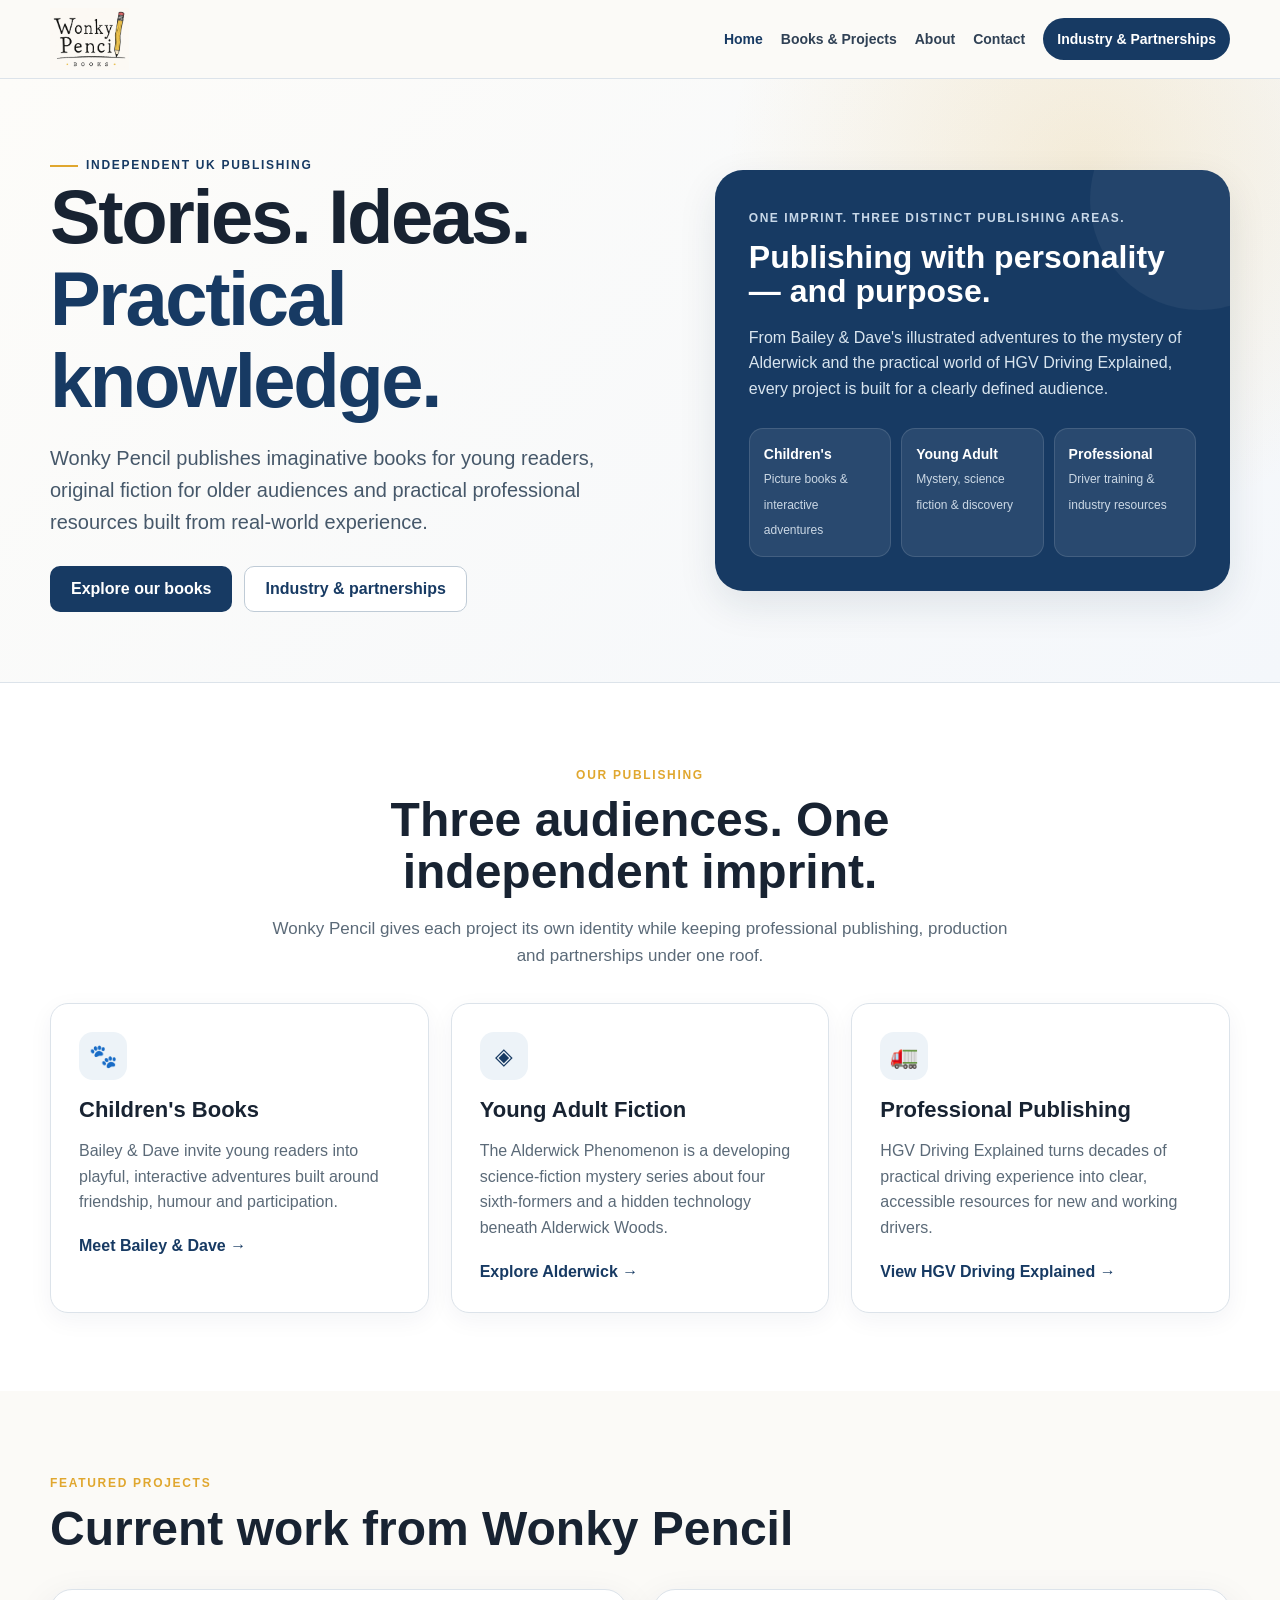
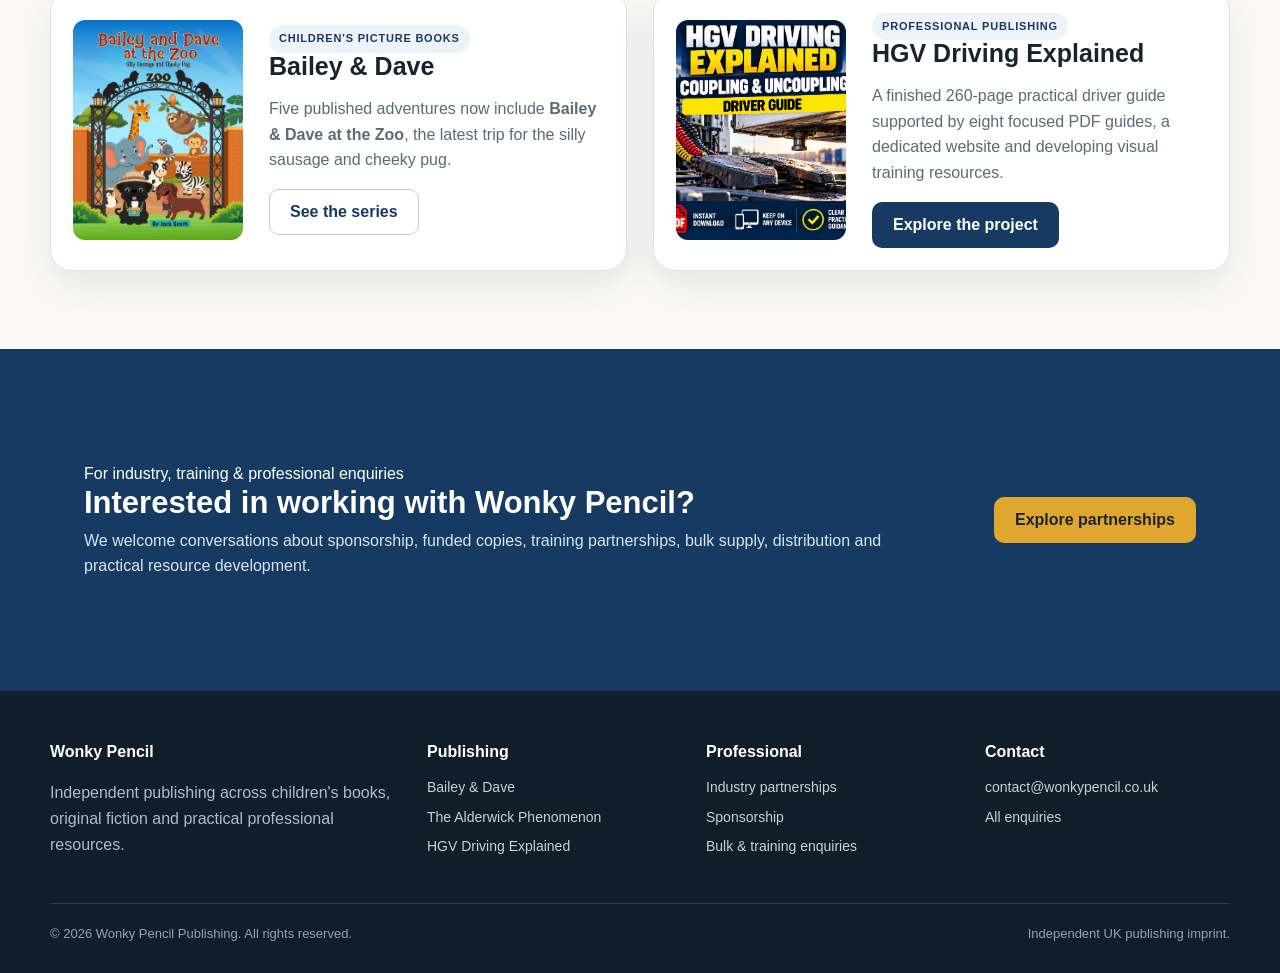
==== commit 4d2c070d: "Add files via upload" ====
--- a/index.html
+++ b/index.html
@@ -13,7 +13,7 @@
 <header class="site-header">
   <div class="container header-inner">
     <a class="brand" href="index.html">
-      <img class="brand-logo" src="assets/wonky-pencil-logo.png" alt="Wonky Pencil Books logo">
+      <img class="brand-logo" src="wonky-pencil-logo.png" alt="Wonky Pencil Books logo">
     </a>
     <button class="menu-button" aria-label="Open navigation" aria-expanded="false">☰</button>
     <nav class="nav">
@@ -72,11 +72,11 @@
     <div class="section-head"><span class="label">Featured projects</span><h2>Current work from Wonky Pencil</h2></div>
     <div class="feature-grid">
       <article class="feature-card">
-        <img src="assets/bailey-zoo.jpg" alt="Bailey and Dave at the Zoo cover">
+        <img src="bailey-zoo.jpg" alt="Bailey and Dave at the Zoo cover">
         <div><span class="tag">Children's picture books</span><h3>Bailey & Dave</h3><p>Five published adventures now include <strong>Bailey & Dave at the Zoo</strong>, the latest trip for the silly sausage and cheeky pug.</p><a class="btn secondary" href="bailey-and-dave.html">See the series</a></div>
       </article>
       <article class="feature-card">
-        <img src="assets/hgv-guide.jpg" alt="HGV Driving Explained driver guide artwork">
+        <img src="hgv-guide.jpg" alt="HGV Driving Explained driver guide artwork">
         <div><span class="tag">Professional publishing</span><h3>HGV Driving Explained</h3><p>A finished 260-page practical driver guide supported by eight focused PDF guides, a dedicated website and developing visual training resources.</p><a class="btn primary" href="hgv.html">Explore the project</a></div>
       </article>
     </div>
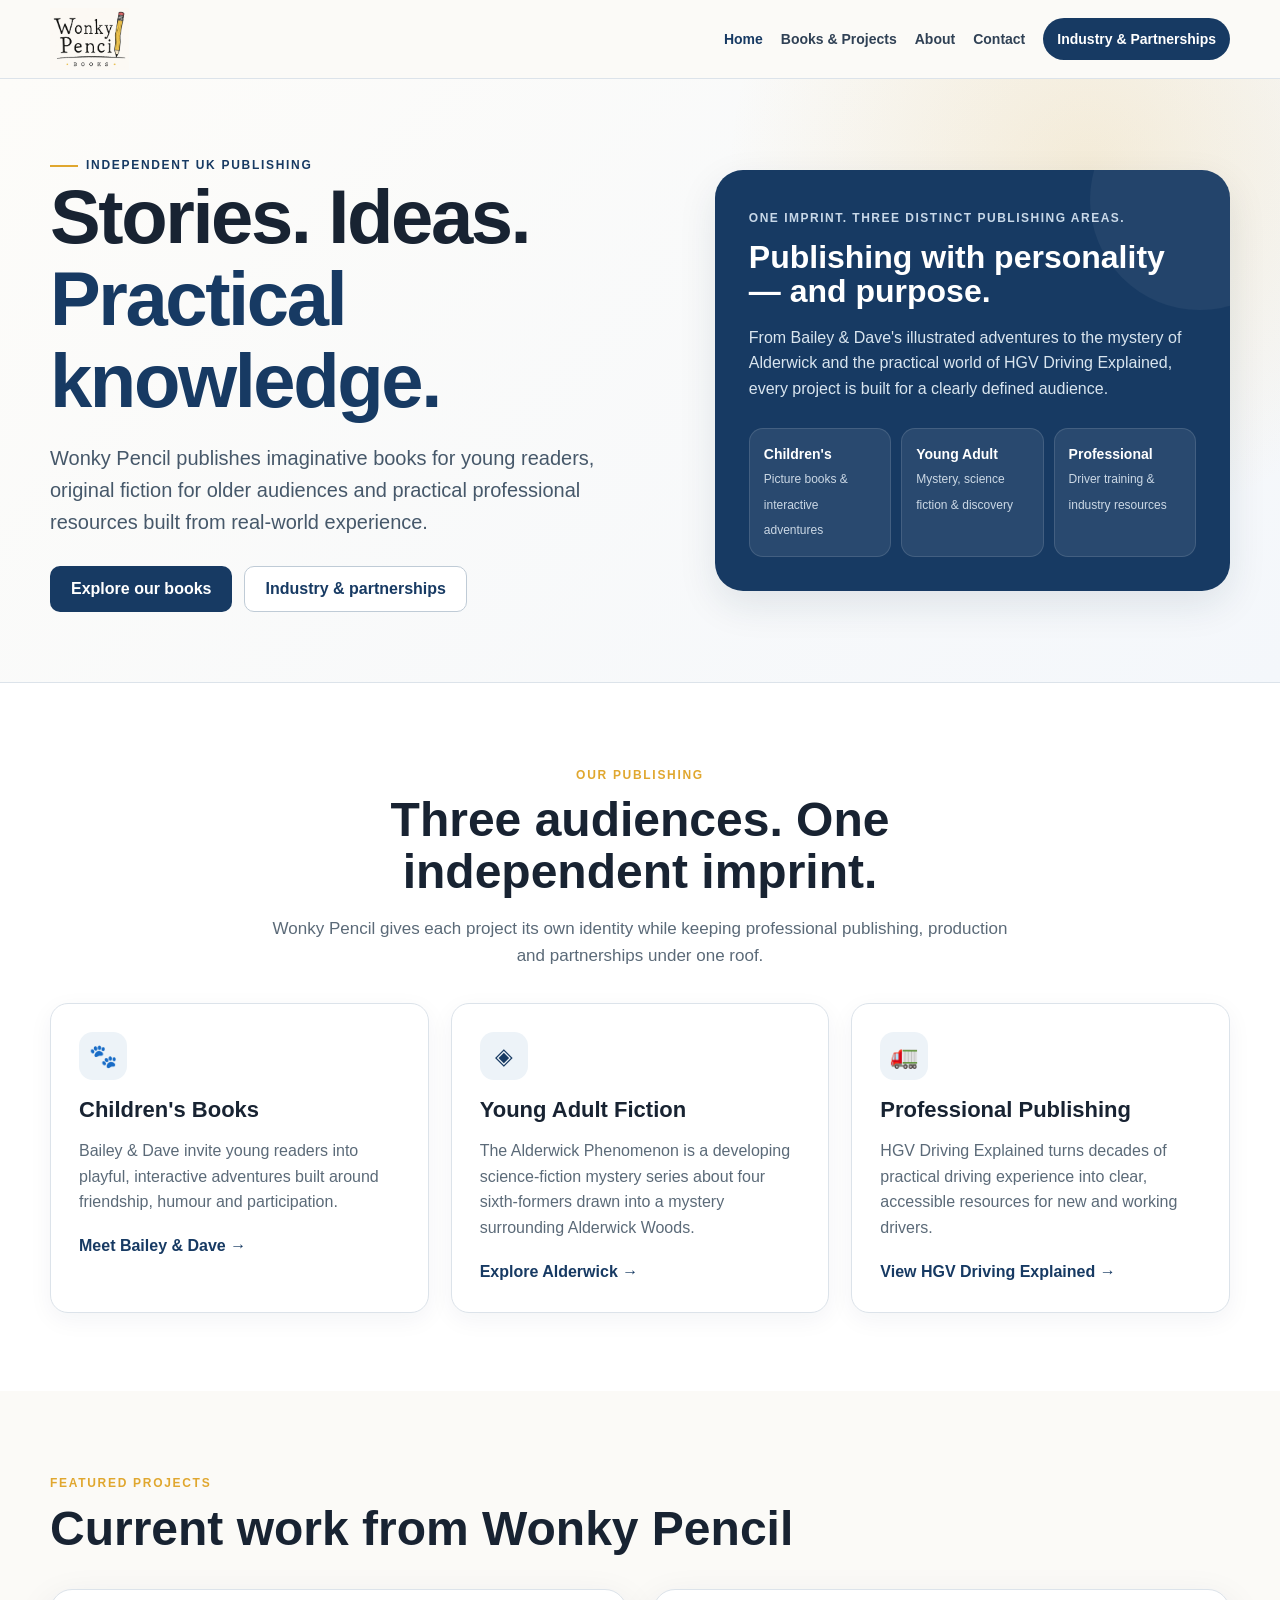
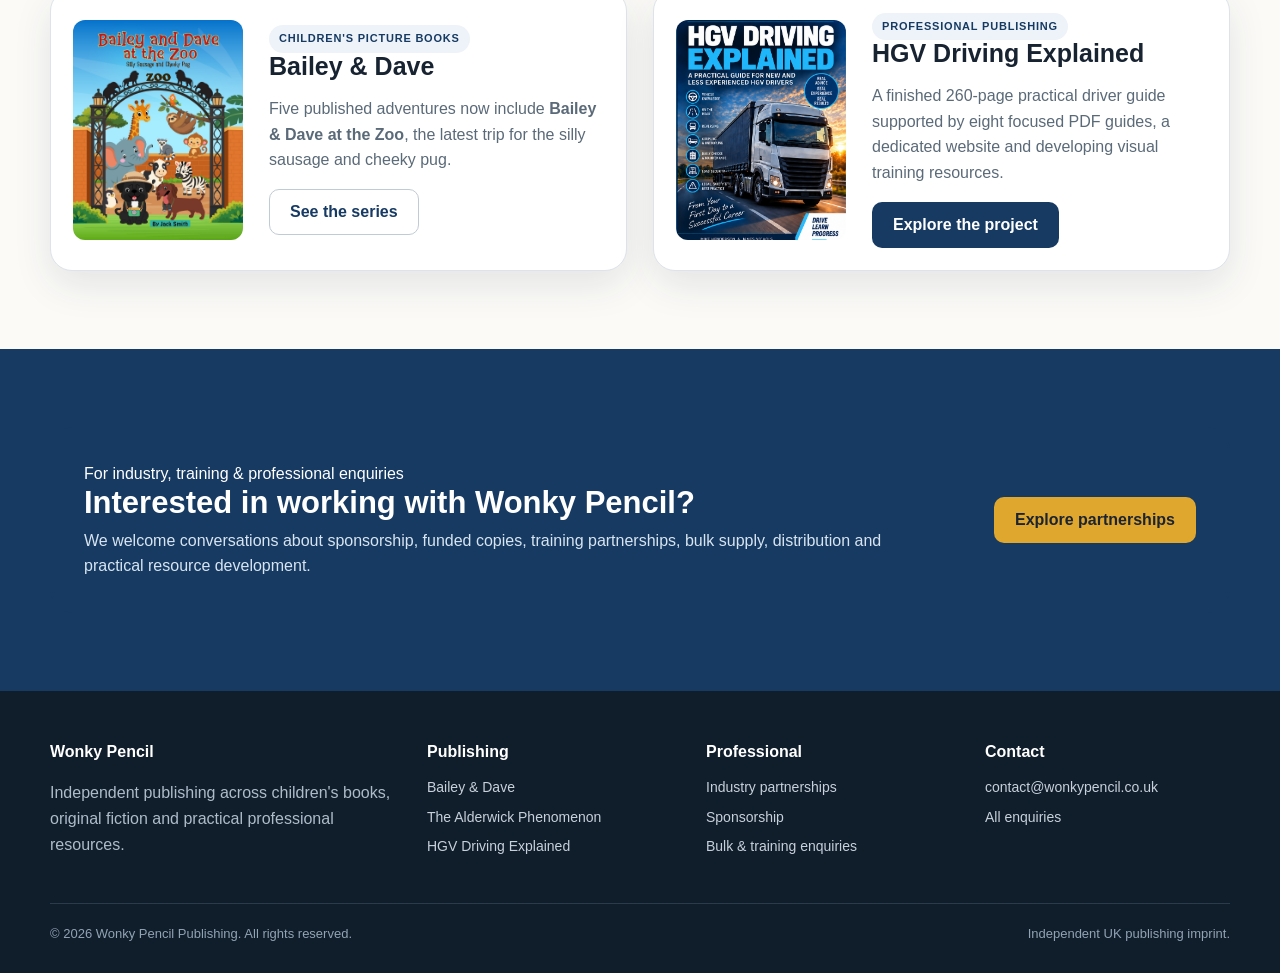
==== commit 08e6f523: "Add files via upload" ====
--- a/index.html
+++ b/index.html
@@ -61,7 +61,7 @@
     </div>
     <div class="three-grid">
       <article class="card"><div class="icon">🐾</div><h3>Children's Books</h3><p>Bailey & Dave invite young readers into playful, interactive adventures built around friendship, humour and participation.</p><a class="more" href="bailey-and-dave.html">Meet Bailey & Dave</a></article>
-      <article class="card"><div class="icon">◈</div><h3>Young Adult Fiction</h3><p>The Alderwick Phenomenon is a developing science-fiction mystery series about four sixth-formers and a hidden technology beneath Alderwick Woods.</p><a class="more" href="alderwick.html">Explore Alderwick</a></article>
+      <article class="card"><div class="icon">◈</div><h3>Young Adult Fiction</h3><p>The Alderwick Phenomenon is a developing science-fiction mystery series about four sixth-formers drawn into a mystery surrounding Alderwick Woods.</p><a class="more" href="alderwick.html">Explore Alderwick</a></article>
       <article class="card"><div class="icon">🚛</div><h3>Professional Publishing</h3><p>HGV Driving Explained turns decades of practical driving experience into clear, accessible resources for new and working drivers.</p><a class="more" href="hgv.html">View HGV Driving Explained</a></article>
     </div>
   </div>
@@ -76,7 +76,7 @@
         <div><span class="tag">Children's picture books</span><h3>Bailey & Dave</h3><p>Five published adventures now include <strong>Bailey & Dave at the Zoo</strong>, the latest trip for the silly sausage and cheeky pug.</p><a class="btn secondary" href="bailey-and-dave.html">See the series</a></div>
       </article>
       <article class="feature-card">
-        <img src="hgv-guide.jpg" alt="HGV Driving Explained driver guide artwork">
+        <img src="hgv-book-cover.jpg" alt="HGV Driving Explained book cover">
         <div><span class="tag">Professional publishing</span><h3>HGV Driving Explained</h3><p>A finished 260-page practical driver guide supported by eight focused PDF guides, a dedicated website and developing visual training resources.</p><a class="btn primary" href="hgv.html">Explore the project</a></div>
       </article>
     </div>
